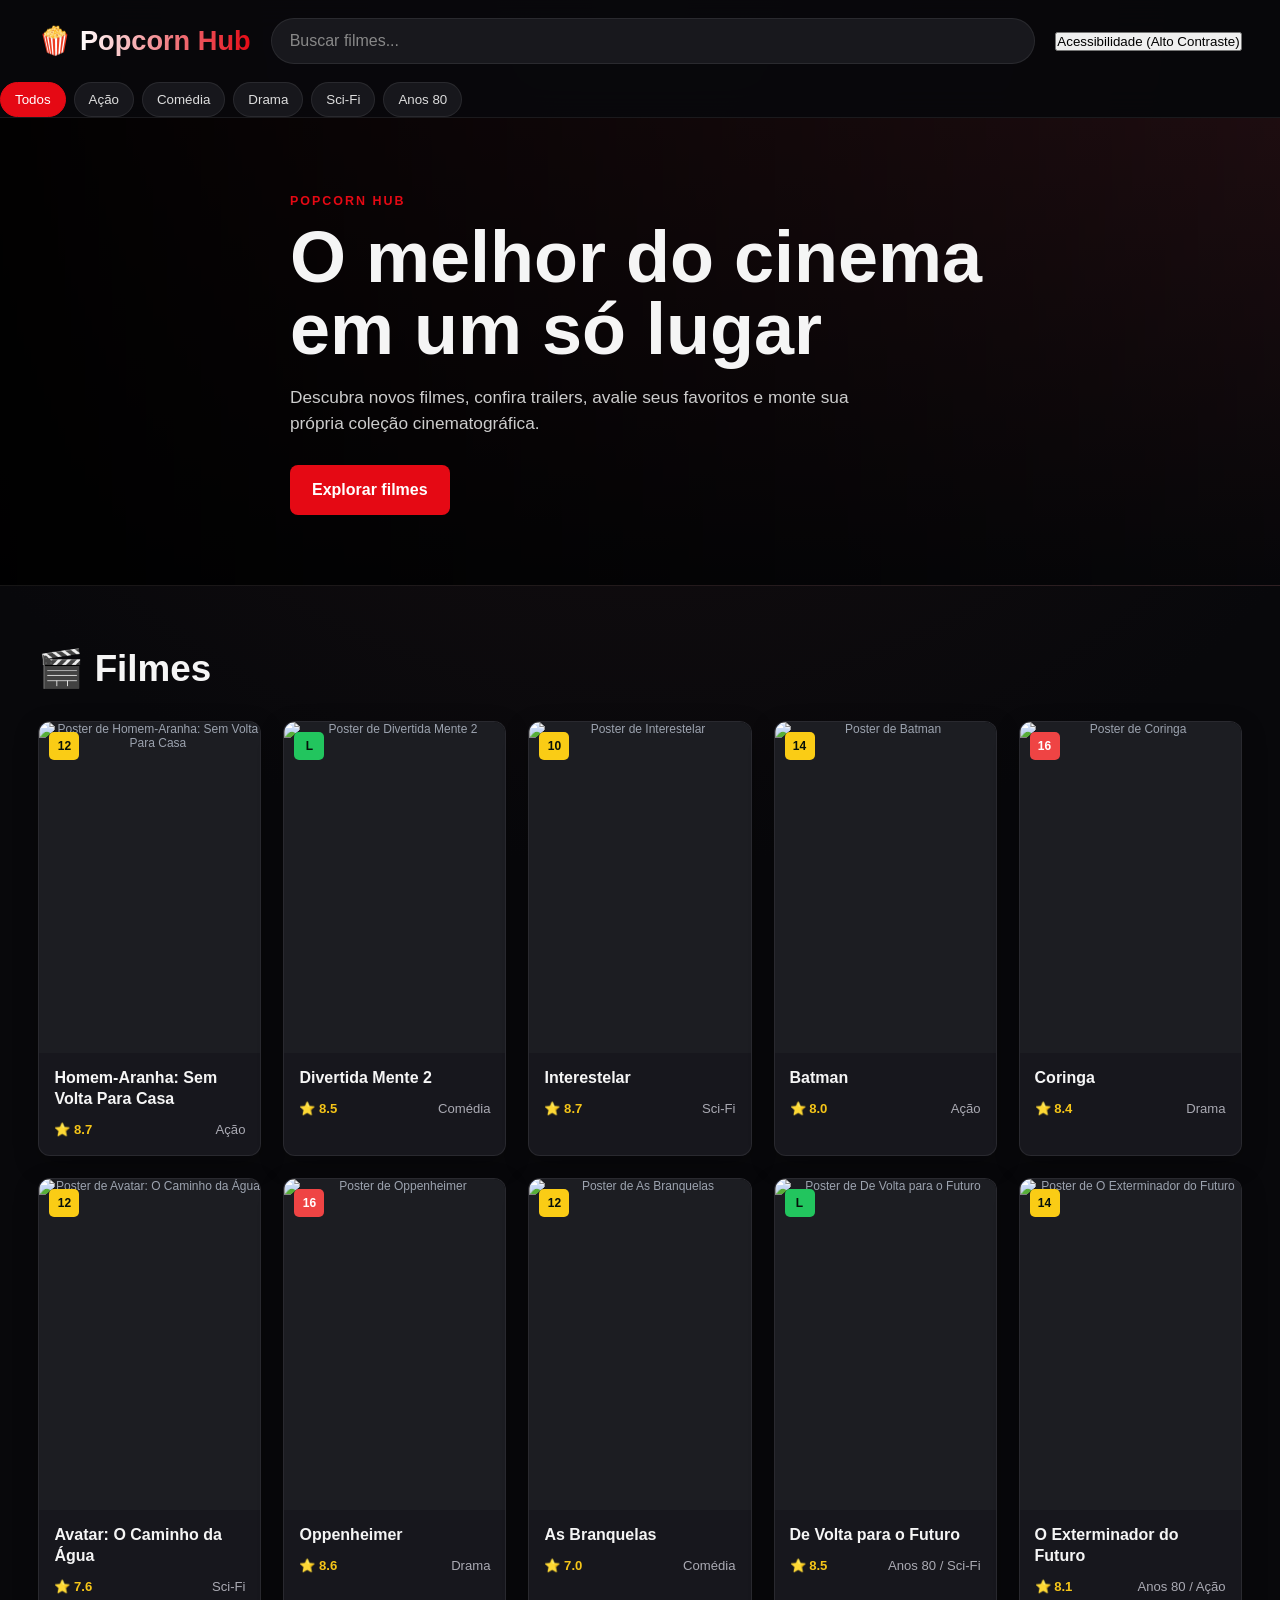
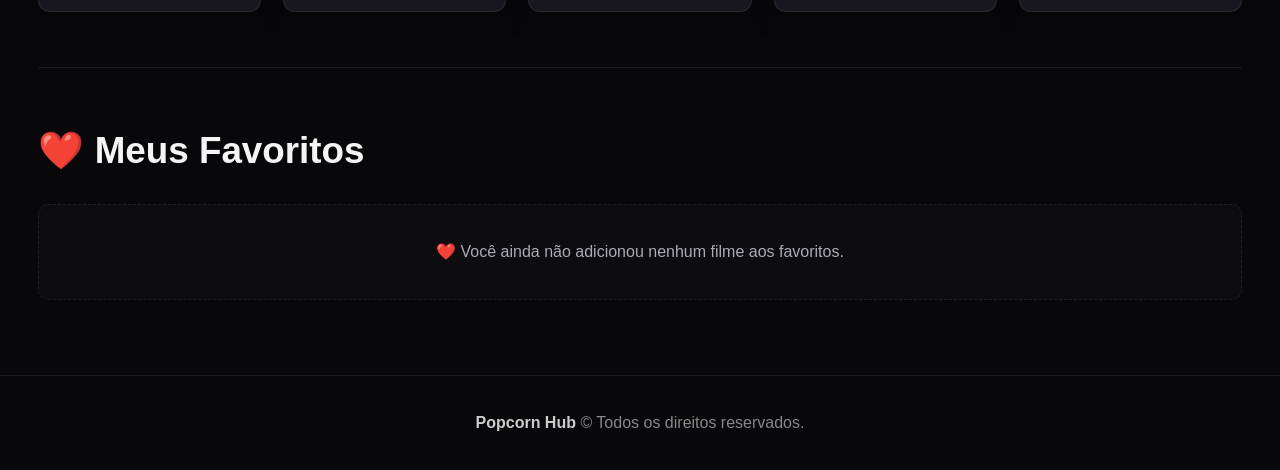
==== index.html @ 0631f907 "Lua roblox nao da futuro colocando poltronas e assentos" ====
<!DOCTYPE html>
<html lang="pt-BR">
<head>
    <meta charset="UTF-8">
    <meta name="viewport" content="width=device-width, initial-scale=1.0">
    <title>Popcorn Hub</title>
    <link rel="stylesheet" href="style.css">
</head>
<body>

    <header class="site-header">
        <div class="header-content">
            <a href="#" class="logo">🍿 <span>Popcorn Hub</span></a>

            <form class="search-form" onsubmit="event.preventDefault();">
                <input type="text" id="movie-search" placeholder="Buscar filmes...">
            </form>

            <button id="btn-contraste" aria-label="Alternar Alto Contraste">
                Acessibilidade (Alto Contraste)
            </button>
        </div>

        <!-- Filtros por Categoria -->
        <div class="genre-filters">
            <button class="genre-btn active" data-genre="all">Todos</button>
            <button class="genre-btn" data-genre="action">Ação</button>
            <button class="genre-btn" data-genre="comedy">Comédia</button>
            <button class="genre-btn" data-genre="drama">Drama</button>
            <button class="genre-btn" data-genre="sci-fi">Sci-Fi</button>
            <button class="genre-btn" data-genre="anos80">Anos 80</button>
        </div>
    </header>

    <section class="hero-banner">
        <div class="hero-content">
            <span class="hero-badge">POPCORN HUB</span>
            <h2>O melhor do cinema em um só lugar</h2>
            <p>Descubra novos filmes, confira trailers, avalie seus favoritos e monte sua própria coleção cinematográfica.</p>
            <a href="#catalogo" class="hero-btn">Explorar filmes</a>
        </div>
    </section>

    <main id="catalogo">
        <section class="movies-section">
            <div class="section-header">
                <h2>🎬 Filmes</h2>
            </div>
            <div id="movie-grid" class="movie-grid"></div>
        </section>

        <section class="favorites-section">
            <div class="section-header">
                <h2>❤️ Meus Favoritos</h2>
            </div>
            <p id="empty-favorites" class="empty-message">❤️ Você ainda não adicionou nenhum filme aos favoritos.</p>
            <div id="favorites-grid" class="movie-grid"></div>
        </section>
    </main>

    <!-- Modal de Detalhes e Compra de Ingressos -->
    <div id="movie-modal" class="modal" aria-hidden="true">
        <div class="modal-overlay" onclick="fecharModal()"></div>
        <div class="modal-content">
            <button class="modal-close" onclick="fecharModal()">&times;</button>
            
            <div class="trailer-container">
                <iframe id="movie-trailer" src="" allow="autoplay; encrypted-media" allowfullscreen></iframe>
            </div>

            <div class="movie-details">
                <div class="movie-info">
                    <h2 id="modal-title"></h2>
                    <div class="movie-meta">
                        <span id="modal-rating"></span>
                        <span id="modal-age-rating"></span>
                    </div>
                    <p id="modal-synopsis"></p>
                </div>

                <div class="movie-actions">
                    <button id="favorite-btn" class="action-btn">Favorito</button>
                    <button id="watched-btn" class="action-btn">Visto</button>
                    <button id="like-btn" class="action-btn">Gostei</button>
                    <button id="dislike-btn" class="action-btn">Não Gostei</button>
                </div>

                <!-- SEÇÃO DE INGRESSOS E ASSENTOS (NOVA IMPLEMENTAÇÃO) -->
                <hr class="modal-divider">
                <div class="sessao-container">
                    <h3>🎟️ Comprar Ingresso - Sessões de Setembro / 2026</h3>
                    
                    <!-- Seleção de Datas -->
                    <p class="sessao-label">Selecione a Data:</p>
                    <div class="dias-list">
                        <button class="btn-dia active" data-data="02/09/2026">Qua - 02/09</button>
                        <button class="btn-dia" data-data="05/09/2026">Sáb - 05/09</button>
                        <button class="btn-dia" data-data="10/09/2026">Qui - 10/09</button>
                        <button class="btn-dia" data-data="15/09/2026">Ter - 15/09</button>
                        <button class="btn-dia" data-data="20/09/2026">Dom - 20/09</button>
                        <button class="btn-dia" data-data="25/09/2026">Sex - 25/09</button>
                    </div>

                    <!-- Seleção de Horários -->
                    <p class="sessao-label">Selecione o Horário:</p>
                    <div id="horarios-container" class="horarios-list"></div>

                    <!-- Legenda de Assentos -->
                    <ul class="assentos-legenda">
                        <li><span class="exemplo-assento livre"></span> Livre</li>
                        <li><span class="exemplo-assento selecionado"></span> Selecionado</li>
                        <li><span class="exemplo-assento ocupado"></span> Ocupado</li>
                    </ul>

                    <!-- Tela do Cinema -->
                    <div class="cinema-screen">TELA DO CINEMA</div>

                    <!-- Mapa de Assentos Interativo -->
                    <div id="assentos-grid" class="assentos-grid"></div>

                    <!-- Resumo e Confirmação -->
                    <div class="resumo-reserva">
                        <p>Sessão: <strong id="sessao-selecionada-texto">02/09/2026 às 13:00</strong></p>
                        <p>Assentos Selecionados: <strong id="assentos-qtd">0</strong></p>
                        <p class="preco-destaque">Total: R$ <span id="preco-total">0,00</span></p>
                        <button id="btn-confirmar" class="btn-confirmar" disabled onclick="confirmarReserva()">Confirmar Reserva</button>
                    </div>
                </div>
            </div>
        </div>
    </div>

    <footer class="site-footer">
        <p><strong>Popcorn Hub</strong> &copy; Todos os direitos reservados.</p>
    </footer>

    <!-- Widget VLibras -->
    <div vw class="enabled">
        <div vw-access-button class="active"></div>
        <div vw-plugin-wrapper>
            <div class="vw-plugin-top-wrapper"></div>
        </div>
    </div>
    <script src="https://vlibras.gov.br/app/vlibras-plugin.js"></script>
    <script>
        new window.VLibras.Widget('https://vlibras.gov.br/app');
    </script>

    <script src="script.js"></script>
</body>
</html>
---- style.css ----
/* =========================================================
   POPCORN HUB — STYLE.CSS
   ========================================================= */

* {
    margin: 0;
    padding: 0;
    box-sizing: border-box;
}

:root {
    --bg: #08080b;
    --bg-soft: #111116;
    --card: #17171d;
    --card-hover: #202027;
    --text: #f5f5f5;
    --muted: #aaaab3;
    --red: #e50914;
    --red-dark: #a80710;
    --gold: #f5c518;
    --green: #22c55e;
    --yellow: #facc15;
    --border: rgba(255, 255, 255, 0.08);
    --shadow: 0 15px 40px rgba(0, 0, 0, 0.45);
}

html {
    scroll-behavior: smooth;
}

body {
    min-height: 100vh;
    background:
        radial-gradient(
            circle at top,
            #1b1113 0,
            var(--bg) 40%
        );
    color: var(--text);
    font-family:
        Arial,
        Helvetica,
        sans-serif;
    line-height: 1.5;
}

/* =========================================================
   ACESSIBILIDADE
   ========================================================= */

.sr-only {
    position: absolute;
    width: 1px;
    height: 1px;
    padding: 0;
    margin: -1px;
    overflow: hidden;
    clip: rect(0, 0, 0, 0);
    white-space: nowrap;
    border: 0;
}

/* =========================================================
   HEADER
   ========================================================= */

.site-header {
    position: sticky;
    top: 0;
    z-index: 1000;
    background: rgba(8, 8, 11, 0.94);
    border-bottom: 1px solid var(--border);
    backdrop-filter: blur(15px);
}

.header-content {
    width: min(1400px, 94%);
    margin: auto;
    padding: 18px 0;
    display: flex;
    align-items: center;
    gap: 20px;
    flex-wrap: wrap;
}

.logo {
    color: var(--text);
    text-decoration: none;
    font-size: 1.7rem;
    font-weight: 900;
    white-space: nowrap;
}

.logo span {
    background: linear-gradient(
        90deg,
        #fff,
        #e50914
    );
    -webkit-background-clip: text;
    background-clip: text;
    color: transparent;
}

/* =========================================================
   BUSCA
   ========================================================= */

.search-form {
    flex: 1 1 260px;
}

.search-form input {
    width: 100%;
    padding: 13px 18px;
    border: 1px solid var(--border);
    border-radius: 999px;
    outline: none;
    background: #18181d;
    color: white;
    font-size: 1rem;
    transition: 0.25s ease;
}

.search-form input::placeholder {
    color: #888;
}

.search-form input:focus {
    border-color: var(--red);
    box-shadow:
        0 0 0 3px rgba(229, 9, 20, 0.12);
}

/* =========================================================
   FILTROS
   ========================================================= */

.genre-filters {
    display: flex;
    gap: 8px;
    flex-wrap: wrap;
}

.genre-btn {
    border: 1px solid var(--border);
    background: #17171c;
    color: #ddd;
    padding: 9px 14px;
    border-radius: 999px;
    cursor: pointer;
    transition: 0.2s ease;
}

.genre-btn:hover {
    border-color: var(--red);
    color: white;
}

.genre-btn.active {
    background: var(--red);
    border-color: var(--red);
    color: white;
}

/* =========================================================
   HERO
   ========================================================= */

.hero-banner {
    min-height: 430px;
    display: flex;
    align-items: center;
    background:
        linear-gradient(
            90deg,
            rgba(0, 0, 0, 0.95),
            rgba(0, 0, 0, 0.58),
            rgba(0, 0, 0, 0.2)
        ),
        linear-gradient(
            180deg,
            #251014,
            #08080b
        );
    border-bottom: 1px solid var(--border);
}

.hero-content {
    width: min(1400px, 94%);
    margin: auto;
    padding: 70px 0;
    max-width: 700px;
}

.hero-badge,
.section-kicker {
    display: inline-block;
    color: var(--red);
    font-size: 0.78rem;
    font-weight: 800;
    letter-spacing: 2px;
    margin-bottom: 10px;
}

.hero-content h2 {
    font-size: clamp(2.2rem, 6vw, 4.5rem);
    line-height: 1;
    margin-bottom: 20px;
}

.hero-content p {
    color: #ccc;
    max-width: 600px;
    font-size: 1.08rem;
    margin-bottom: 28px;
}

.hero-btn {
    display: inline-block;
    background: var(--red);
    color: white;
    text-decoration: none;
    padding: 13px 22px;
    border-radius: 8px;
    font-weight: 800;
    transition: 0.25s ease;
}

.hero-btn:hover {
    background: #ff1823;
    transform: translateY(-2px);
    box-shadow:
        0 10px 25px rgba(229, 9, 20, 0.3);
}

/* =========================================================
   MAIN
   ========================================================= */

main {
    width: min(1400px, 94%);
    margin: auto;
}

.movies-section,
.favorites-section {
    padding: 55px 0;
}

.section-header {
    display: flex;
    justify-content: space-between;
    align-items: center;
    margin-bottom: 25px;
}

.section-header h2 {
    font-size: clamp(1.6rem, 4vw, 2.3rem);
}

/* =========================================================
   GRID
   ========================================================= */

.movie-grid {
    display: grid;
    grid-template-columns:
        repeat(auto-fill, minmax(190px, 1fr));
    gap: 22px;
}

/* =========================================================
   CARD
   ========================================================= */

.movie-card {
    position: relative;
    min-width: 0;
    overflow: hidden;
    background: var(--card);
    border: 1px solid var(--border);
    border-radius: 12px;
    box-shadow: 0 8px 25px rgba(0, 0, 0, 0.25);
    animation: cardIn 0.45s ease both;
    transition:
        transform 0.25s ease,
        box-shadow 0.25s ease,
        border-color 0.25s ease;
}

.movie-card:hover {
    transform: translateY(-7px) scale(1.015);
    box-shadow: var(--shadow);
    border-color: rgba(229, 9, 20, 0.5);
}

@keyframes cardIn {
    from {
        opacity: 0;
        transform: translateY(15px);
    }

    to {
        opacity: 1;
        transform: translateY(0);
    }
}

/* =========================================================
   POSTER
   ========================================================= */

.movie-poster {
    position: relative;
    aspect-ratio: 2 / 3;
    overflow: hidden;
    background: #101014;
}

.movie-poster img {
    width: 100%;
    height: 100%;
    display: block;
    object-fit: cover;
    background-color: #1c1d22;
    transition: transform 0.5s ease;
    
    /* Regras para conter o texto alt caso a imagem falhe */
    color: #9ca3af;
    font-size: 0.75rem;
    text-align: center;
    line-height: 1.2;
    overflow: hidden;
}

.movie-card:hover .movie-poster img {
    transform: scale(1.07);
}

/* =========================================================
   OVERLAY
   ========================================================= */

.movie-overlay {
    position: absolute;
    inset: 0;
    display: flex;
    flex-direction: column;
    justify-content: flex-end;
    align-items: stretch;
    gap: 12px;
    padding: 15px;
    background:
        linear-gradient(
            transparent 30%,
            rgba(0, 0, 0, 0.92)
        );
    opacity: 0;
    transition: opacity 0.25s ease;
}

.movie-card:hover .movie-overlay {
    opacity: 1;
}

.movie-genre {
    align-self: flex-start;
    padding: 5px 9px;
    background: rgba(0, 0, 0, 0.7);
    border-radius: 5px;
    font-size: 0.75rem;
    color: white;
}

.details-btn {
    border: 0;
    border-radius: 7px;
    padding: 11px;
    background: var(--red);
    color: white;
    cursor: pointer;
    font-weight: 800;
    transition: 0.2s ease;
}

.details-btn:hover {
    background: #ff1721;
}

/* =========================================================
   FAVORITO DO CARD
   ========================================================= */

.card-favorite {
    position: absolute;
    top: 10px;
    right: 10px;
    width: 40px;
    height: 40px;
    display: grid;
    place-items: center;
    border: 0;
    border-radius: 50%;
    background: rgba(0, 0, 0, 0.7);
    color: white;
    cursor: pointer;
    transition: 0.2s ease;
}

.card-favorite:hover {
    transform: scale(1.1);
    color: #ff3340;
}

.card-favorite.active {
    color: #ff1e2d;
}

.card-favorite svg {
    width: 21px;
    height: 21px;
    fill: currentColor;
}

/* =========================================================
   INFORMAÇÕES DO CARD
   ========================================================= */

.movie-card-content {
    padding: 15px;
}

.movie-card-content h3 {
    font-size: 1rem;
    line-height: 1.3;
    margin-bottom: 10px;
}

.movie-card-meta {
    display: flex;
    justify-content: space-between;
    gap: 8px;
    color: var(--muted);
    font-size: 0.82rem;
}

.movie-rating {
    color: var(--gold);
    font-weight: 800;
}

/* =========================================================
   BADGES
   ========================================================= */

.age-badge {
    position: absolute;
    top: 10px;
    left: 10px;
    min-width: 30px;
    text-align: center;
    padding: 5px 8px;
    border-radius: 5px;
    background: var(--green);
    color: #06100a;
    font-size: 0.75rem;
    font-weight: 900;
}

.age-10,
.age-12,
.age-14 {
    background: var(--yellow);
}

.age-16,
.age-18 {
    background: #ef4444;
    color: white;
}

.watched-badge {
    position: absolute;
    bottom: 10px;
    left: 10px;
    padding: 5px 8px;
    border-radius: 5px;
    background: var(--green);
    color: #06100a;
    font-size: 0.75rem;
    font-weight: 900;
}

/* =========================================================
   FAVORITOS
   ========================================================= */

.favorites-section {
    border-top: 1px solid var(--border);
}

.empty-message {
    padding: 35px 20px;
    text-align: center;
    color: var(--muted);
    background: rgba(255, 255, 255, 0.025);
    border: 1px dashed var(--border);
    border-radius: 10px;
}

/* =========================================================
   MODAL
   ========================================================= */

.modal {
    position: fixed;
    inset: 0;
    z-index: 2000;
    display: none;
    align-items: center;
    justify-content: center;
    padding: 20px;
}

.modal.active {
    display: flex;
}

.modal-overlay {
    position: absolute;
    inset: 0;
    background: rgba(0, 0, 0, 0.82);
    backdrop-filter: blur(7px);
}

.modal-content {
    position: relative;
    z-index: 2;
    width: min(950px, 100%);
    max-height: 92vh;
    overflow-y: auto;
    background: #111116;
    border: 1px solid var(--border);
    border-radius: 15px;
    box-shadow: 0 25px 80px rgba(0, 0, 0, 0.7);
    animation: modalIn 0.25s ease;
}

@keyframes modalIn {
    from {
        opacity: 0;
        transform: scale(0.96) translateY(10px);
    }

    to {
        opacity: 1;
        transform: scale(1) translateY(0);
    }
}

.modal-close {
    position: absolute;
    top: 12px;
    right: 12px;
    z-index: 5;
    width: 42px;
    height: 42px;
    border: 0;
    border-radius: 50%;
    background: rgba(0, 0, 0, 0.75);
    color: white;
    font-size: 1.7rem;
    line-height: 1;
    cursor: pointer;
    transition: 0.2s ease;
}

.modal-close:hover {
    background: var(--red);
    transform: rotate(90deg);
}

/* =========================================================
   TRAILER
   ========================================================= */

.trailer-container {
    width: 100%;
    aspect-ratio: 16 / 9;
    background: black;
}

.trailer-container iframe {
    width: 100%;
    height: 100%;
    border: 0;
}

/* =========================================================
   DETALHES
   ========================================================= */

.movie-details {
    display: flex;
    gap: 30px;
    padding: 28px;
}

.movie-info {
    flex: 1;
}

.movie-info h2 {
    font-size: clamp(1.6rem, 4vw, 2.5rem);
    margin-bottom: 12px;
}

.movie-info p {
    color: #c4c4ca;
    line-height: 1.7;
}

.movie-meta {
    display: flex;
    gap: 12px;
    flex-wrap: wrap;
    margin-bottom: 18px;
}

.movie-meta span {
    padding: 7px 10px;
    border-radius: 6px;
    background: #1c1c23;
    color: #ddd;
    font-size: 0.85rem;
}

/* =========================================================
   AÇÕES
   ========================================================= */

.movie-actions {
    display: flex;
    align-items: center;
    gap: 8px;
    flex-wrap: wrap;
}

.action-btn {
    min-width: 90px;
    display: flex;
    flex-direction: column;
    align-items: center;
    justify-content: center;
    gap: 5px;
    padding: 10px;
    border: 1px solid var(--border);
    border-radius: 99px;
    background: #19191f;
    color: #ddd;
    cursor: pointer;
    transition: 0.2s ease;
}

.action-btn:hover {
    transform: translateY(-2px);
    border-color: #777;
}

.action-btn svg {
    width: 23px;
    height: 23px;
}

#favorite-btn.active {
    color: #ff1e2d;
    border-color: #ff1e2d;
}

#like-btn.active {
    color: var(--green);
    border-color: var(--green);
}

#dislike-btn.active {
    color: #ef4444;
    border-color: #ef4444;
}

#watched-btn.active {
    color: var(--green);
    border-color: var(--green);
}

/* =========================================================
   FOOTER
   ========================================================= */

.site-footer {
    padding: 35px 20px;
    margin-top: 20px;
    border-top: 1px solid var(--border);
    text-align: center;
    color: #888;
}

.site-footer strong {
    color: #ccc;
}

/* =========================================================
   TABLET
   ========================================================= */

@media (max-width: 800px) {

    .header-content {
        justify-content: center;
    }

    .logo {
        width: 100%;
        text-align: center;
    }

    .search-form {
        flex-basis: 100%;
    }

    .genre-filters {
        width: 100%;
        justify-content: center;
    }

    .hero-banner {
        min-height: 360px;
    }

    .movie-grid {
        grid-template-columns:
            repeat(auto-fill, minmax(160px, 1fr));
        gap: 15px;
    }

    .movie-details {
        flex-direction: column;
    }

    .movie-actions {
        justify-content: center;
    }
}

/* =========================================================
   CELULAR
   ========================================================= */

@media (max-width: 520px) {

    .header-content {
        padding: 12px 0;
        gap: 12px;
    }

    .logo {
        font-size: 1.35rem;
    }

    .genre-filters {
        overflow-x: auto;
        justify-content: flex-start;
        flex-wrap: nowrap;
        padding-bottom: 4px;
    }

    .genre-btn {
        flex-shrink: 0;
        padding: 8px 12px;
    }

    .hero-banner {
        min-height: 330px;
    }

    .hero-content {
        padding: 50px 0;
    }

    .hero-content h2 {
        font-size: 2.2rem;
    }

    .hero-content p {
        font-size: 0.95rem;
    }

    main {
        width: 92%;
    }

    .movies-section,
    .favorites-section {
        padding: 35px 0;
    }

    .movie-grid {
        grid-template-columns:
            repeat(2, minmax(0, 1fr));
        gap: 12px;
    }

    .movie-card:hover {
        transform: translateY(-3px);
    }

    .movie-overlay {
        opacity: 1;
        background:
            linear-gradient(
                transparent 45%,
                rgba(0, 0, 0, 0.8)
            );
    }

    .details-btn {
        padding: 8px;
        font-size: 0.75rem;
    }

    .movie-card-content {
        padding: 10px;
    }

    .movie-card-content h3 {
        font-size: 0.85rem;
    }

    .movie-card-meta {
        font-size: 0.72rem;
    }

    .modal {
        padding: 8px;
    }

    .modal-content {
        max-height: 96vh;
        border-radius: 10px;
    }

    .movie-details {
        padding: 18px;
        gap: 20px;
    }

    .movie-actions {
        display: grid;
        grid-template-columns:
            repeat(2, 1fr);
    }

    .action-btn {
        width: 100%;
    }

    .modal-close {
        width: 36px;
        height: 36px;
        font-size: 1.4rem;
    }
}

/* =========================================================
   TELAS MUITO PEQUENAS
   ========================================================= */

@media (max-width: 350px) {

    .movie-grid {
        grid-template-columns: 1fr 1fr;
        gap: 8px;
    }

    .movie-card-content h3 {
        font-size: 0.78rem;
    }

    .movie-card-meta {
        flex-direction: column;
        gap: 2px;
    }
}

/* =========================================================
   REDUÇÃO DE ANIMAÇÕES
   ========================================================= */

@media (prefers-reduced-motion: reduce) {

    *,
    *::before,
    *::after {
        scroll-behavior: auto !important;
        animation-duration: 0.01ms !important;
        transition-duration: 0.01ms !important;
    }
}
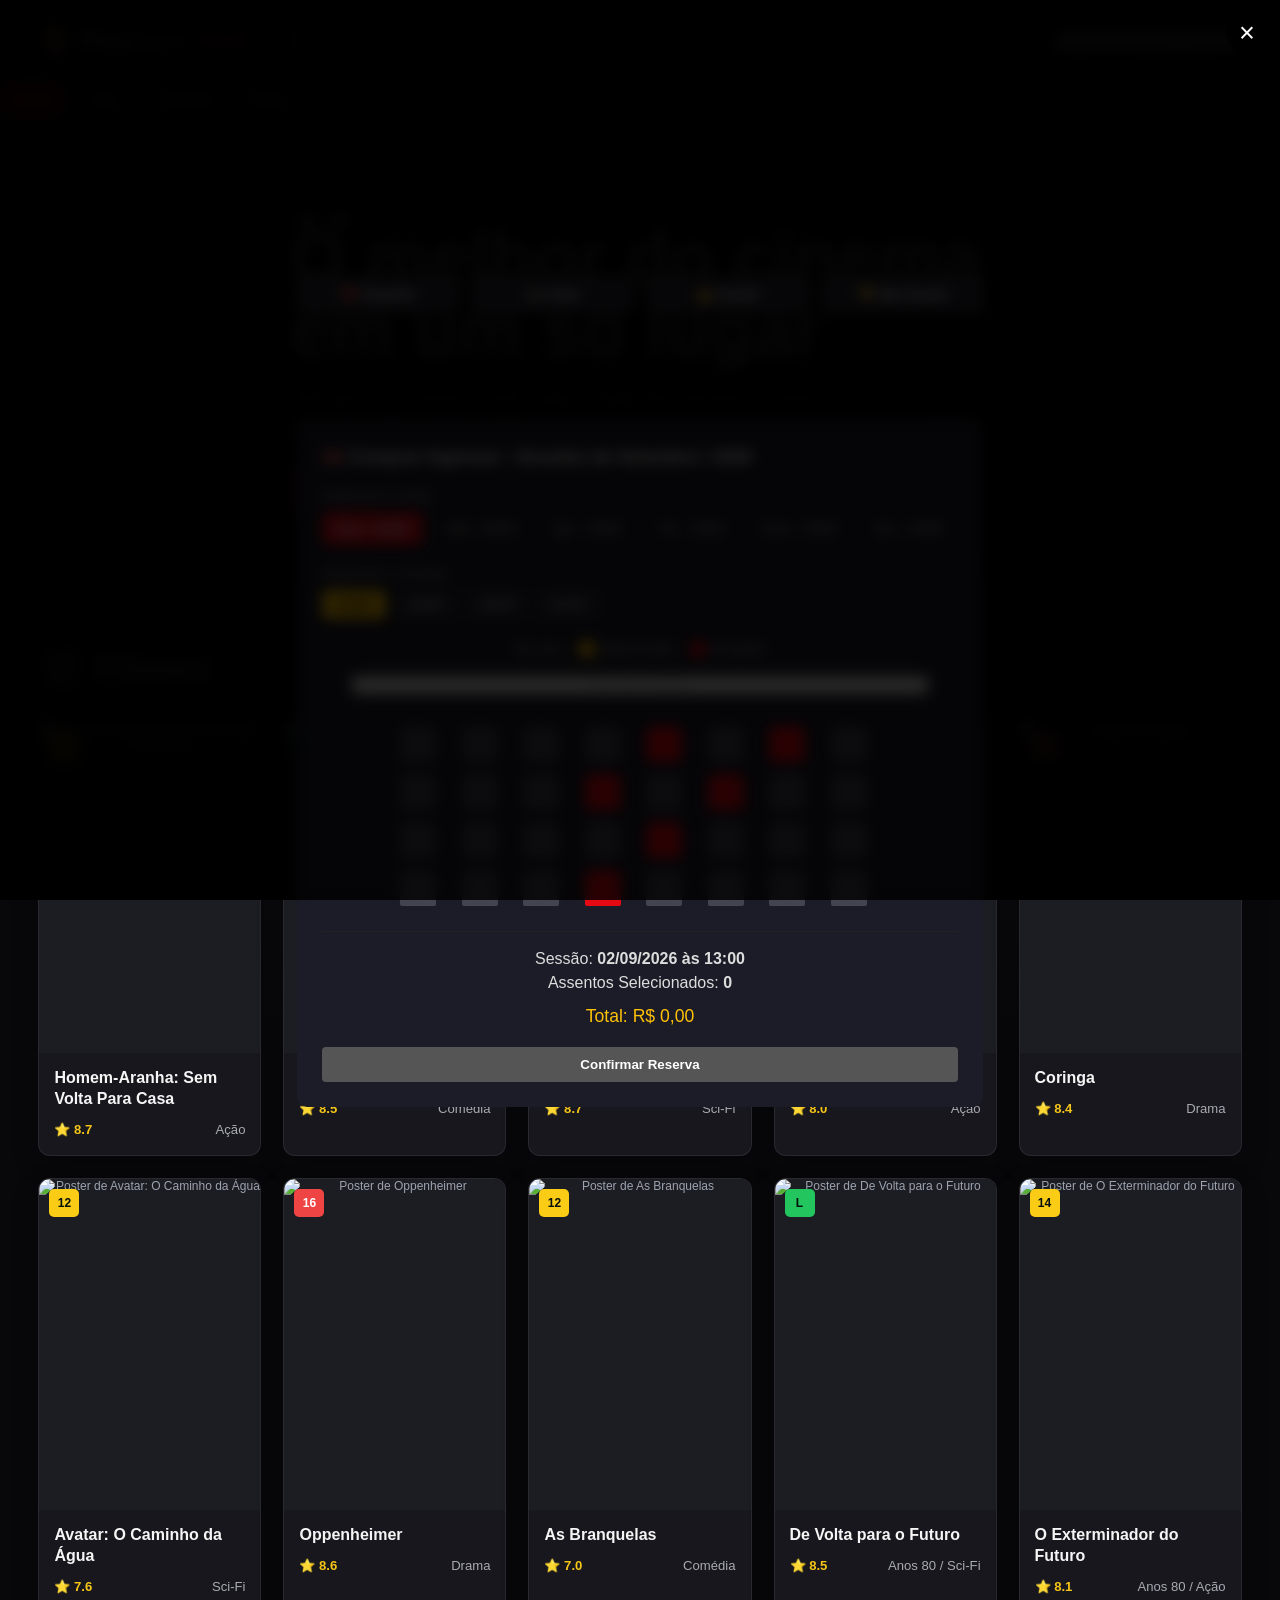
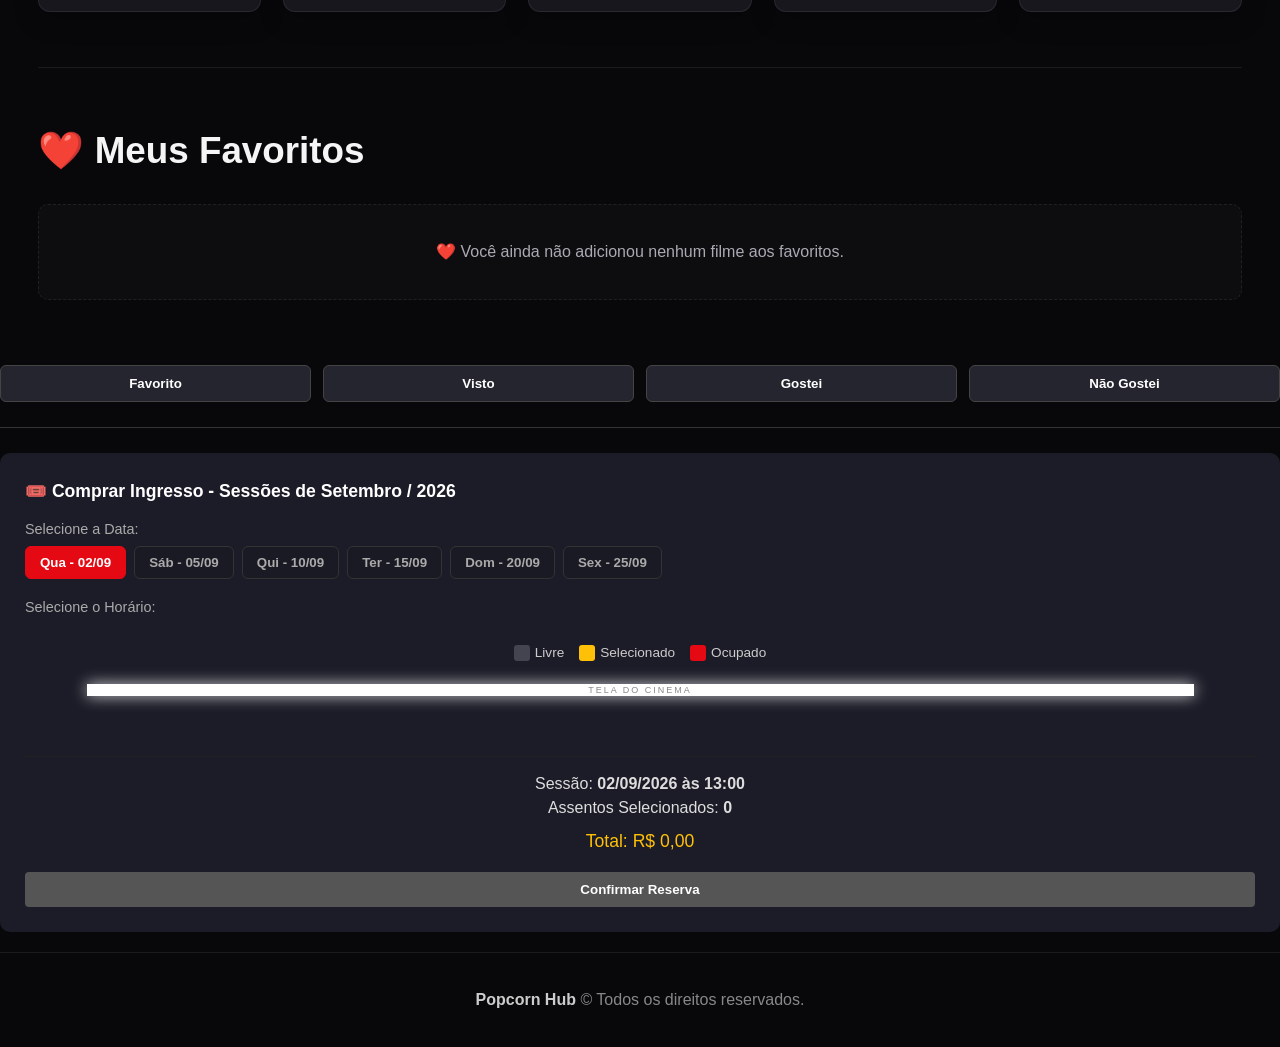
==== commit 994e2d93: "arrumando tamanho de informações" ====
--- a/index.html
+++ b/index.html
@@ -59,25 +59,76 @@
     </main>
 
     <!-- Modal de Detalhes e Compra de Ingressos -->
-    <div id="movie-modal" class="modal" aria-hidden="true">
-        <div class="modal-overlay" onclick="fecharModal()"></div>
-        <div class="modal-content">
-            <button class="modal-close" onclick="fecharModal()">&times;</button>
-            
-            <div class="trailer-container">
-                <iframe id="movie-trailer" src="" allow="autoplay; encrypted-media" allowfullscreen></iframe>
-            </div>
-
-            <div class="movie-details">
-                <div class="movie-info">
-                    <h2 id="modal-title"></h2>
-                    <div class="movie-meta">
-                        <span id="modal-rating"></span>
-                        <span id="modal-age-rating"></span>
-                    </div>
-                    <p id="modal-synopsis"></p>
-                </div>
-
+    <!-- Modal de Detalhes e Compra de Ingressos -->
+<div id="movie-modal" class="modal" aria-hidden="true">
+    <div class="modal-overlay" onclick="fecharModal()"></div>
+    
+    <div class="modal-container">
+        <button class="modal-close" onclick="fecharModal()">&times;</button>
+        
+        <!-- Trailer Ampliado -->
+        <div class="trailer-container">
+            <iframe id="movie-trailer" src="" allow="autoplay; encrypted-media" allowfullscreen></iframe>
+        </div>
+
+        <div class="movie-details">
+            <!-- Informações Básicas -->
+            <div class="movie-info">
+                <h2 id="modal-title"></h2>
+                <div class="movie-meta">
+                    <span id="modal-rating"></span>
+                    <span id="modal-age-rating"></span>
+                </div>
+                <p id="modal-synopsis"></p>
+            </div>
+
+            <!-- Botões de Ação Em Linha -->
+            <div class="movie-actions">
+                <button id="favorite-btn" class="action-btn">❤️ Favorito</button>
+                <button id="watched-btn" class="action-btn">👁️ Visto</button>
+                <button id="like-btn" class="action-btn">👍 Gostei</button>
+                <button id="dislike-btn" class="action-btn">👎 Não Gostei</button>
+            </div>
+
+            <hr class="modal-divider">
+
+            <!-- Seção de Sessões e Assentos -->
+            <div class="sessao-container">
+                <h3>🎟️ Comprar Ingresso - Sessões de Setembro / 2026</h3>
+                
+                <p class="sessao-label">Selecione a Data:</p>
+                <div class="dias-list">
+                    <button class="btn-dia active" data-data="02/09/2026">Qua - 02/09</button>
+                    <button class="btn-dia" data-data="05/09/2026">Sáb - 05/09</button>
+                    <button class="btn-dia" data-data="10/09/2026">Qui - 10/09</button>
+                    <button class="btn-dia" data-data="15/09/2026">Ter - 15/09</button>
+                    <button class="btn-dia" data-data="20/09/2026">Dom - 20/09</button>
+                    <button class="btn-dia" data-data="25/09/2026">Sex - 25/09</button>
+                </div>
+
+                <p class="sessao-label">Selecione o Horário:</p>
+                <div id="horarios-container" class="horarios-list"></div>
+
+                <ul class="assentos-legenda">
+                    <li><span class="exemplo-assento livre"></span> Livre</li>
+                    <li><span class="exemplo-assento selecionado"></span> Selecionado</li>
+                    <li><span class="exemplo-assento ocupado"></span> Ocupado</li>
+                </ul>
+
+                <div class="cinema-screen">TELA DO CINEMA</div>
+
+                <div id="assentos-grid" class="assentos-grid"></div>
+
+                <div class="resumo-reserva">
+                    <p>Sessão: <strong id="sessao-selecionada-texto">02/09/2026 às 13:00</strong></p>
+                    <p>Assentos Selecionados: <strong id="assentos-qtd">0</strong></p>
+                    <p class="preco-destaque">Total: R$ <span id="preco-total">0,00</span></p>
+                    <button id="btn-confirmar" class="btn-confirmar" disabled onclick="confirmarReserva()">Confirmar Reserva</button>
+                </div>
+            </div>
+        </div>
+    </div>
+</div>
                 <div class="movie-actions">
                     <button id="favorite-btn" class="action-btn">Favorito</button>
                     <button id="watched-btn" class="action-btn">Visto</button>
--- a/style.css
+++ b/style.css
@@ -906,3 +906,341 @@
         transition-duration: 0.01ms !important;
     }
 }
+
+/* Divisor do Modal */
+.modal-divider {
+    border: 0;
+    height: 1px;
+    background: #333;
+    margin: 25px 0;
+}
+
+/* Container de Sessões */
+.sessao-container {
+    background: #121218;
+    padding: 20px;
+    border-radius: 8px;
+    margin-top: 15px;
+}
+
+.sessao-container h3 {
+    color: #fff;
+    margin-bottom: 15px;
+    font-size: 1.1rem;
+}
+
+.sessao-label {
+    color: #aaa;
+    font-size: 0.9rem;
+    margin: 10px 0 5px 0;
+}
+
+/* Lista de Dias de Setembro */
+.dias-list {
+    display: flex;
+    gap: 8px;
+    overflow-x: auto;
+    padding-bottom: 8px;
+    margin-bottom: 10px;
+}
+
+.btn-dia {
+    background: #1a1a24;
+    color: #aaa;
+    border: 1px solid #333;
+    padding: 8px 14px;
+    border-radius: 6px;
+    cursor: pointer;
+    white-space: nowrap;
+    font-weight: bold;
+    transition: all 0.2s;
+}
+
+.btn-dia:hover, .btn-dia.active {
+    background: #e50914;
+    color: #fff;
+    border-color: #e50914;
+}
+
+/* Lista de Horários */
+.horarios-list {
+    display: flex;
+    gap: 8px;
+    flex-wrap: wrap;
+    margin-bottom: 20px;
+}
+
+.btn-horario {
+    background: #2a2a36;
+    color: #fff;
+    border: 1px solid #444;
+    padding: 6px 14px;
+    border-radius: 4px;
+    cursor: pointer;
+    transition: all 0.2s;
+}
+
+.btn-horario:hover, .btn-horario.active {
+    background: #ffc107;
+    color: #000;
+    font-weight: bold;
+    border-color: #ffc107;
+}
+
+/* Legenda de Assentos */
+.assentos-legenda {
+    display: flex;
+    justify-content: center;
+    gap: 15px;
+    list-style: none;
+    padding: 0;
+    margin-bottom: 15px;
+    font-size: 0.85rem;
+    color: #ccc;
+}
+
+.assentos-legenda li {
+    display: flex;
+    align-items: center;
+    gap: 5px;
+}
+
+.exemplo-assento {
+    width: 16px;
+    height: 16px;
+    border-radius: 3px;
+    display: inline-block;
+}
+
+.exemplo-assento.livre { background-color: #444451; }
+.exemplo-assento.selecionado { background-color: #ffc107; }
+.exemplo-assento.ocupado { background-color: #e50914; }
+
+/* Tela do Cinema */
+.cinema-screen {
+    background: #ffffff;
+    height: 8px;
+    width: 70%;
+    margin: 10px auto 25px auto;
+    box-shadow: 0 3px 12px rgba(255, 255, 255, 0.7);
+    text-align: center;
+    color: #888;
+    font-size: 9px;
+    letter-spacing: 2px;
+}
+
+/* Grade de Assentos */
+.assentos-grid {
+    display: grid;
+    grid-template-columns: repeat(8, 1fr);
+    gap: 8px;
+    max-width: 280px;
+    margin: 0 auto 20px auto;
+}
+
+.assento {
+    background-color: #444451;
+    height: 24px;
+    width: 24px;
+    border-top-left-radius: 6px;
+    border-top-right-radius: 6px;
+    cursor: pointer;
+    transition: transform 0.2s, background-color 0.2s;
+}
+
+.assento:hover:not(.ocupado) {
+    transform: scale(1.15);
+}
+
+.assento.selecionado {
+    background-color: #ffc107;
+}
+
+.assento.ocupado {
+    background-color: #e50914;
+    cursor: not-allowed;
+}
+
+/* Resumo da Reserva */
+.resumo-reserva {
+    text-align: center;
+    border-top: 1px solid #222;
+    padding-top: 15px;
+    color: #ddd;
+}
+
+.preco-destaque {
+    font-size: 1.1rem;
+    color: #ffc107;
+    margin: 8px 0;
+}
+
+.btn-confirmar {
+    background: #e50914;
+    color: #fff;
+    border: none;
+    padding: 10px 20px;
+    font-weight: bold;
+    border-radius: 4px;
+    cursor: pointer;
+    width: 100%;
+    margin-top: 10px;
+    transition: background 0.2s;
+}
+
+.btn-confirmar:disabled {
+    background: #555;
+    cursor: not-allowed;
+}
+
+/* Container principal do modal em coluna única */
+.movie-details {
+    display: flex;
+    flex-direction: column;
+    gap: 15px;
+    padding: 10px 0;
+}
+
+/* Alinhamento dos botões em linha contínua */
+.movie-actions {
+    display: flex;
+    flex-wrap: wrap;
+    gap: 10px;
+    margin-top: 10px;
+}
+
+.action-btn {
+    flex: 1;
+    min-width: 110px;
+    padding: 10px 14px;
+    background: #252530;
+    color: #fff;
+    border: 1px solid #444;
+    border-radius: 6px;
+    cursor: pointer;
+    font-weight: bold;
+    transition: background 0.2s;
+}
+
+.action-btn:hover {
+    background: #e50914;
+    border-color: #e50914;
+}
+
+/* Modal com rolagem suave para conteúdo longo */
+.modal-content {
+    max-height: 90vh;
+    overflow-y: auto;
+    width: 100%;
+    max-width: 650px;
+    margin: 0 auto;
+}
+
+/* --- FIXAÇÃO DEFINITIVA DO MODAL EXPANDIDO --- */
+
+/* Fundo escuro atrás do modal */
+.modal {
+    position: fixed;
+    top: 0;
+    left: 0;
+    width: 100vw;
+    height: 100vh;
+    background: rgba(0, 0, 0, 0.85);
+    display: flex;
+    justify-content: center;
+    align-items: center;
+    z-index: 1000;
+    padding: 20px;
+    box-sizing: border-box;
+}
+
+/* A caixa do modal: Larga, moderna e bem preenchida */
+.modal-content {
+    background-color: #14141d;
+    width: 95% !important;
+    max-width: 1100px !important; /* Largura de tela de cinema */
+    max-height: 90vh !important;
+    overflow-y: auto !important;
+    overflow-x: hidden !important;
+    border-radius: 12px;
+    padding: 30px !important;
+    box-sizing: border-box;
+    box-shadow: 0 10px 30px rgba(0, 0, 0, 0.8);
+    position: relative;
+}
+
+/* Trailer expansivo em formato 16:9 widescreen */
+.trailer-container {
+    position: relative;
+    width: 100% !important;
+    padding-bottom: 56.25%; /* Proporção ideal de cinema */
+    height: 0;
+    margin-bottom: 25px;
+    border-radius: 8px;
+    overflow: hidden;
+    background: #000;
+}
+
+.trailer-container iframe {
+    position: absolute;
+    top: 0;
+    left: 0;
+    width: 100%;
+    height: 100%;
+    border: none;
+}
+
+/* Informações e textos bem distribuídos */
+.movie-details {
+    width: 100% !important;
+    display: flex;
+    flex-direction: column;
+    gap: 20px;
+}
+
+#modal-title {
+    font-size: 2.2rem !important;
+    color: #fff;
+    margin-bottom: 10px;
+}
+
+/* Botões de Ação ocupando toda a largura horizontal */
+.movie-actions {
+    display: grid !important;
+    grid-template-columns: repeat(auto-fit, minmax(130px, 1fr)) !important;
+    gap: 12px !important;
+    width: 100% !important;
+}
+
+/* Seção de ingressos expansiva */
+.sessao-container {
+    width: 100% !important;
+    background: #1c1c28;
+    padding: 25px;
+    border-radius: 10px;
+    box-sizing: border-box;
+}
+
+/* Grade de Assentos ampla e legível */
+.assentos-grid {
+    display: grid !important;
+    grid-template-columns: repeat(8, 1fr) !important;
+    gap: 12px !important;
+    max-width: 480px !important; /* Espaço amplo para os 8 assentos por fileira */
+    margin: 25px auto !important;
+}
+
+.assento {
+    height: 36px !important;
+    width: 36px !important;
+    border-radius: 6px 6px 2px 2px;
+}
+
+/* Tela do cinema destacada */
+.cinema-screen {
+    width: 90% !important;
+    height: 12px !important;
+    background: #fff;
+    box-shadow: 0 0 15px rgba(255, 255, 255, 0.8);
+    margin: 20px auto 35px auto !important;
+}
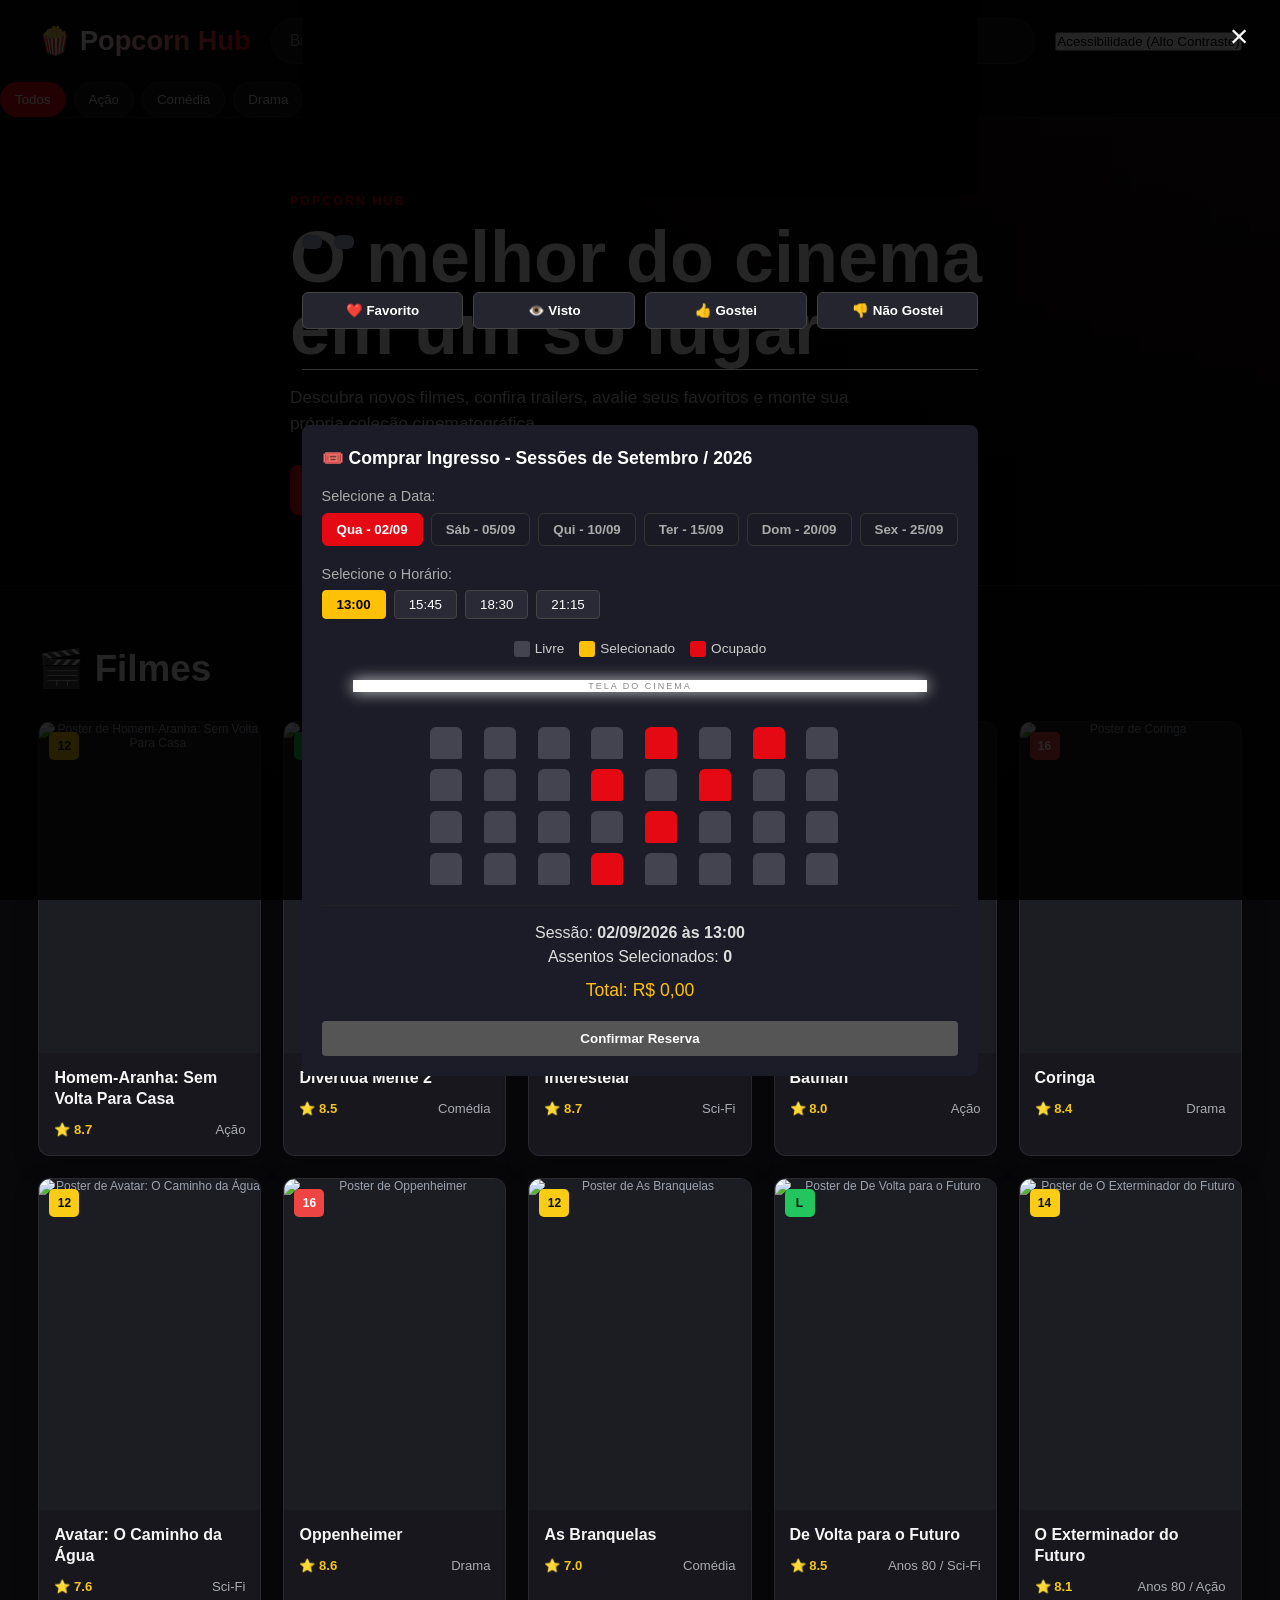
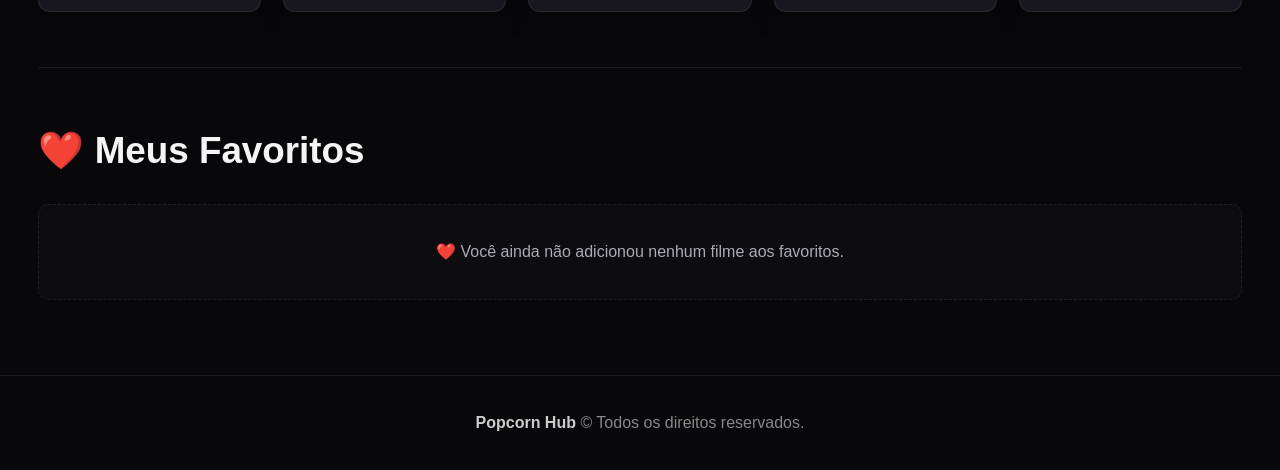
==== commit b02a641b: "tava com problema" ====
--- a/index.html
+++ b/index.html
@@ -58,90 +58,40 @@
         </section>
     </main>
 
-    <!-- Modal de Detalhes e Compra de Ingressos -->
-    <!-- Modal de Detalhes e Compra de Ingressos -->
-<div id="movie-modal" class="modal" aria-hidden="true">
-    <div class="modal-overlay" onclick="fecharModal()"></div>
-    
-    <div class="modal-container">
-        <button class="modal-close" onclick="fecharModal()">&times;</button>
-        
-        <!-- Trailer Ampliado -->
-        <div class="trailer-container">
-            <iframe id="movie-trailer" src="" allow="autoplay; encrypted-media" allowfullscreen></iframe>
-        </div>
-
-        <div class="movie-details">
-            <!-- Informações Básicas -->
-            <div class="movie-info">
-                <h2 id="modal-title"></h2>
-                <div class="movie-meta">
-                    <span id="modal-rating"></span>
-                    <span id="modal-age-rating"></span>
-                </div>
-                <p id="modal-synopsis"></p>
+    <!-- Modal Principal de Compra e Trailer -->
+    <div id="movie-modal" class="modal" aria-hidden="true">
+        <div class="modal-box">
+            <button class="modal-close" onclick="fecharModal()">&times;</button>
+            
+            <!-- Trailer Widescreen -->
+            <div class="trailer-container">
+                <iframe id="movie-trailer" src="" allow="autoplay; encrypted-media" allowfullscreen></iframe>
             </div>
 
-            <!-- Botões de Ação Em Linha -->
-            <div class="movie-actions">
-                <button id="favorite-btn" class="action-btn">❤️ Favorito</button>
-                <button id="watched-btn" class="action-btn">👁️ Visto</button>
-                <button id="like-btn" class="action-btn">👍 Gostei</button>
-                <button id="dislike-btn" class="action-btn">👎 Não Gostei</button>
-            </div>
-
-            <hr class="modal-divider">
-
-            <!-- Seção de Sessões e Assentos -->
-            <div class="sessao-container">
-                <h3>🎟️ Comprar Ingresso - Sessões de Setembro / 2026</h3>
-                
-                <p class="sessao-label">Selecione a Data:</p>
-                <div class="dias-list">
-                    <button class="btn-dia active" data-data="02/09/2026">Qua - 02/09</button>
-                    <button class="btn-dia" data-data="05/09/2026">Sáb - 05/09</button>
-                    <button class="btn-dia" data-data="10/09/2026">Qui - 10/09</button>
-                    <button class="btn-dia" data-data="15/09/2026">Ter - 15/09</button>
-                    <button class="btn-dia" data-data="20/09/2026">Dom - 20/09</button>
-                    <button class="btn-dia" data-data="25/09/2026">Sex - 25/09</button>
+            <!-- Informações e Ações -->
+            <div class="movie-details">
+                <div class="movie-info">
+                    <h2 id="modal-title"></h2>
+                    <div class="movie-meta">
+                        <span id="modal-rating"></span>
+                        <span id="modal-age-rating"></span>
+                    </div>
+                    <p id="modal-synopsis"></p>
                 </div>
 
-                <p class="sessao-label">Selecione o Horário:</p>
-                <div id="horarios-container" class="horarios-list"></div>
-
-                <ul class="assentos-legenda">
-                    <li><span class="exemplo-assento livre"></span> Livre</li>
-                    <li><span class="exemplo-assento selecionado"></span> Selecionado</li>
-                    <li><span class="exemplo-assento ocupado"></span> Ocupado</li>
-                </ul>
-
-                <div class="cinema-screen">TELA DO CINEMA</div>
-
-                <div id="assentos-grid" class="assentos-grid"></div>
-
-                <div class="resumo-reserva">
-                    <p>Sessão: <strong id="sessao-selecionada-texto">02/09/2026 às 13:00</strong></p>
-                    <p>Assentos Selecionados: <strong id="assentos-qtd">0</strong></p>
-                    <p class="preco-destaque">Total: R$ <span id="preco-total">0,00</span></p>
-                    <button id="btn-confirmar" class="btn-confirmar" disabled onclick="confirmarReserva()">Confirmar Reserva</button>
-                </div>
-            </div>
-        </div>
-    </div>
-</div>
                 <div class="movie-actions">
-                    <button id="favorite-btn" class="action-btn">Favorito</button>
-                    <button id="watched-btn" class="action-btn">Visto</button>
-                    <button id="like-btn" class="action-btn">Gostei</button>
-                    <button id="dislike-btn" class="action-btn">Não Gostei</button>
+                    <button id="favorite-btn" class="action-btn">❤️ Favorito</button>
+                    <button id="watched-btn" class="action-btn">👁️ Visto</button>
+                    <button id="like-btn" class="action-btn">👍 Gostei</button>
+                    <button id="dislike-btn" class="action-btn">👎 Não Gostei</button>
                 </div>
 
-                <!-- SEÇÃO DE INGRESSOS E ASSENTOS (NOVA IMPLEMENTAÇÃO) -->
                 <hr class="modal-divider">
+
+                <!-- Seção de Ingressos -->
                 <div class="sessao-container">
                     <h3>🎟️ Comprar Ingresso - Sessões de Setembro / 2026</h3>
                     
-                    <!-- Seleção de Datas -->
                     <p class="sessao-label">Selecione a Data:</p>
                     <div class="dias-list">
                         <button class="btn-dia active" data-data="02/09/2026">Qua - 02/09</button>
@@ -152,24 +102,19 @@
                         <button class="btn-dia" data-data="25/09/2026">Sex - 25/09</button>
                     </div>
 
-                    <!-- Seleção de Horários -->
                     <p class="sessao-label">Selecione o Horário:</p>
                     <div id="horarios-container" class="horarios-list"></div>
 
-                    <!-- Legenda de Assentos -->
                     <ul class="assentos-legenda">
                         <li><span class="exemplo-assento livre"></span> Livre</li>
                         <li><span class="exemplo-assento selecionado"></span> Selecionado</li>
                         <li><span class="exemplo-assento ocupado"></span> Ocupado</li>
                     </ul>
 
-                    <!-- Tela do Cinema -->
                     <div class="cinema-screen">TELA DO CINEMA</div>
 
-                    <!-- Mapa de Assentos Interativo -->
                     <div id="assentos-grid" class="assentos-grid"></div>
 
-                    <!-- Resumo e Confirmação -->
                     <div class="resumo-reserva">
                         <p>Sessão: <strong id="sessao-selecionada-texto">02/09/2026 às 13:00</strong></p>
                         <p>Assentos Selecionados: <strong id="assentos-qtd">0</strong></p>
@@ -178,6 +123,21 @@
                     </div>
                 </div>
             </div>
+        </div>
+    </div>
+
+    <!-- Modal de Sucesso na Reserva -->
+    <div id="sucesso-modal" class="modal-sucesso-overlay" style="display: none;">
+        <div class="modal-sucesso-content">
+            <div class="sucesso-icon">🎉</div>
+            <h2>Reserva Confirmada!</h2>
+            <p id="sucesso-mensagem-sessao"></p>
+            <p id="sucesso-mensagem-assentos"></p>
+            <div class="sucesso-total-box">
+                <span>Total Pago:</span>
+                <strong id="sucesso-mensagem-total">R$ 0,00</strong>
+            </div>
+            <button class="btn-fechar-sucesso" onclick="fecharSucessoModal()">Excelente!</button>
         </div>
     </div>
 
--- a/style.css
+++ b/style.css
@@ -1244,3 +1244,110 @@
     box-shadow: 0 0 15px rgba(255, 255, 255, 0.8);
     margin: 20px auto 35px auto !important;
 }
+
+/* RESET E SOBREPOSIÇÃO DO MODAL */
+.modal {
+    position: fixed !important;
+    top: 0 !important;
+    left: 0 !important;
+    width: 100vw !important;
+    height: 100vh !important;
+    background: rgba(0, 0, 0, 0.85) !important;
+    display: flex !important;
+    justify-content: center !important;
+    align-items: center !important;
+    z-index: 9999 !important;
+    padding: 20px !important;
+    box-sizing: border-box !important;
+}
+
+/* CONTAINER LARGO DA JANELA */
+.modal-container {
+    background-color: #14141d !important;
+    width: 90% !important;
+    max-width: 950px !important;
+    max-height: 90vh !important;
+    overflow-y: auto !important;
+    overflow-x: hidden !important;
+    border-radius: 12px !important;
+    padding: 30px !important;
+    position: relative !important;
+    box-shadow: 0 10px 30px rgba(0, 0, 0, 0.9) !important;
+}
+
+/* BOTÃO FECHAR */
+.modal-close {
+    position: absolute;
+    top: 15px;
+    right: 20px;
+    background: transparent;
+    border: none;
+    color: #fff;
+    font-size: 2rem;
+    cursor: pointer;
+    z-index: 10;
+}
+
+/* TRAILER LARGURA TOTAL */
+.trailer-container {
+    position: relative;
+    width: 100% !important;
+    padding-bottom: 56.25% !important; /* Proporção 16:9 */
+    height: 0 !important;
+    margin-bottom: 20px !important;
+    border-radius: 8px;
+    overflow: hidden;
+    background: #000;
+}
+
+.trailer-container iframe {
+    position: absolute;
+    top: 0;
+    left: 0;
+    width: 100% !important;
+    height: 100% !important;
+    border: 0;
+}
+
+/* DETALHES DO FILME */
+.movie-details {
+    width: 100% !important;
+    display: flex;
+    flex-direction: column;
+    gap: 15px;
+}
+
+.movie-actions {
+    display: flex !important;
+    flex-wrap: wrap !important;
+    gap: 10px !important;
+    width: 100% !important;
+}
+
+.action-btn {
+    flex: 1;
+    min-width: 130px;
+    padding: 10px;
+}
+
+/* ESTRUTURA DE INGRESSOS E ASSENTOS */
+.sessao-container {
+    width: 100% !important;
+    background: #1c1c28 !important;
+    padding: 20px !important;
+    border-radius: 8px !important;
+    box-sizing: border-box !important;
+}
+
+.assentos-grid {
+    display: grid !important;
+    grid-template-columns: repeat(8, 1fr) !important;
+    gap: 10px !important;
+    max-width: 420px !important;
+    margin: 20px auto !important;
+}
+
+.assento {
+    height: 32px !important;
+    width: 32px !important;
+}
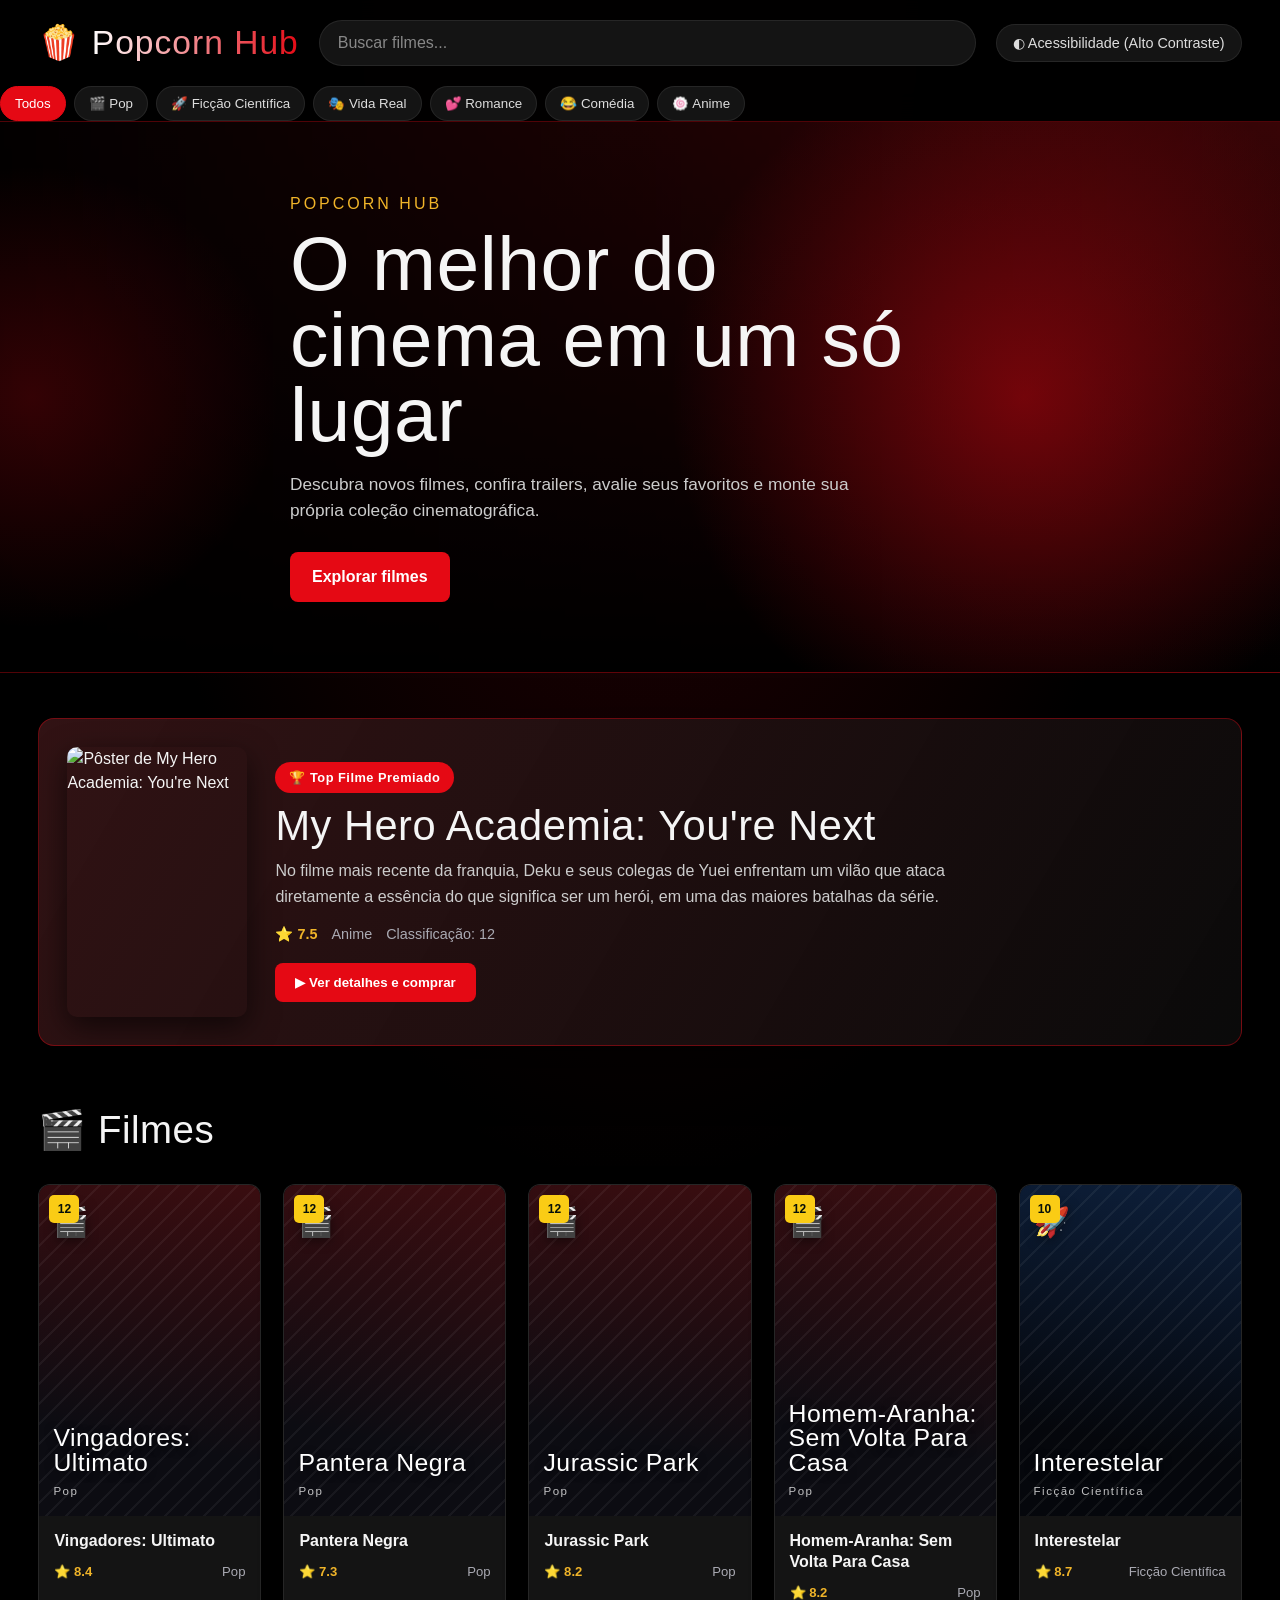
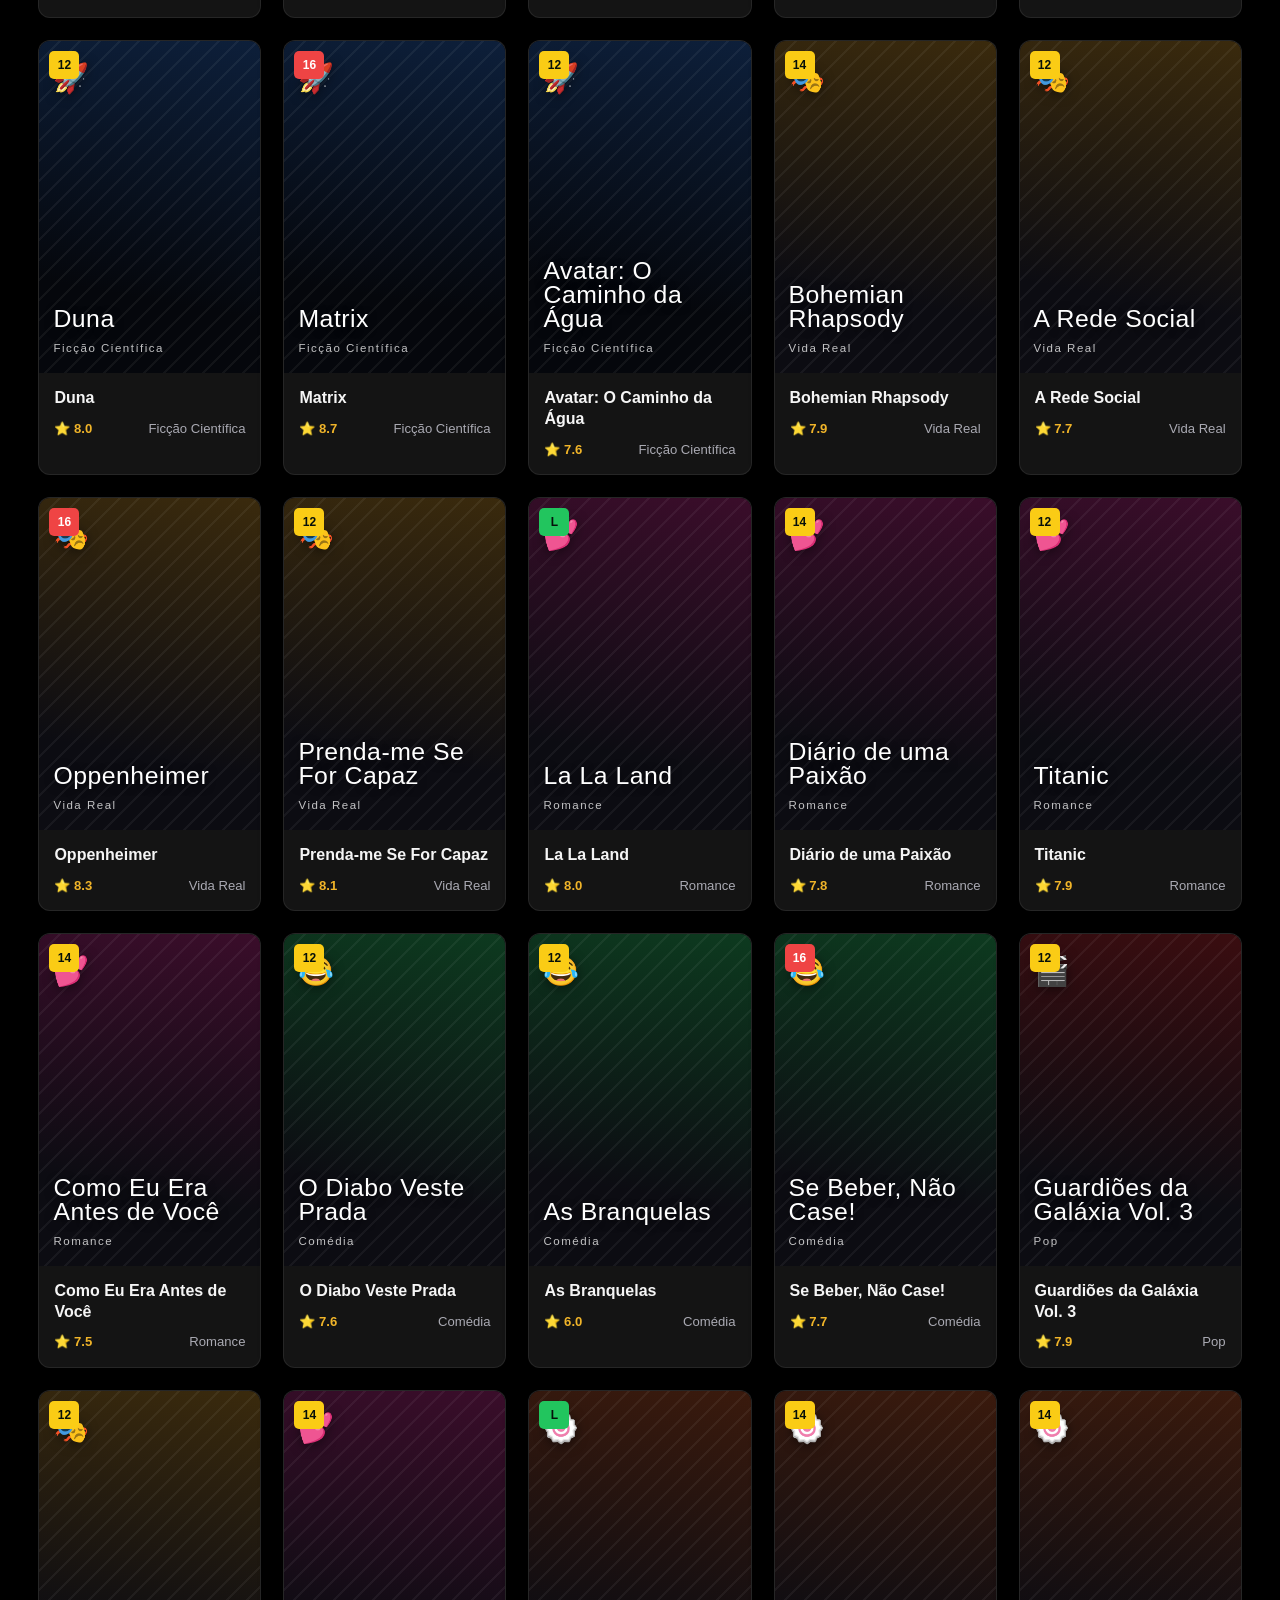
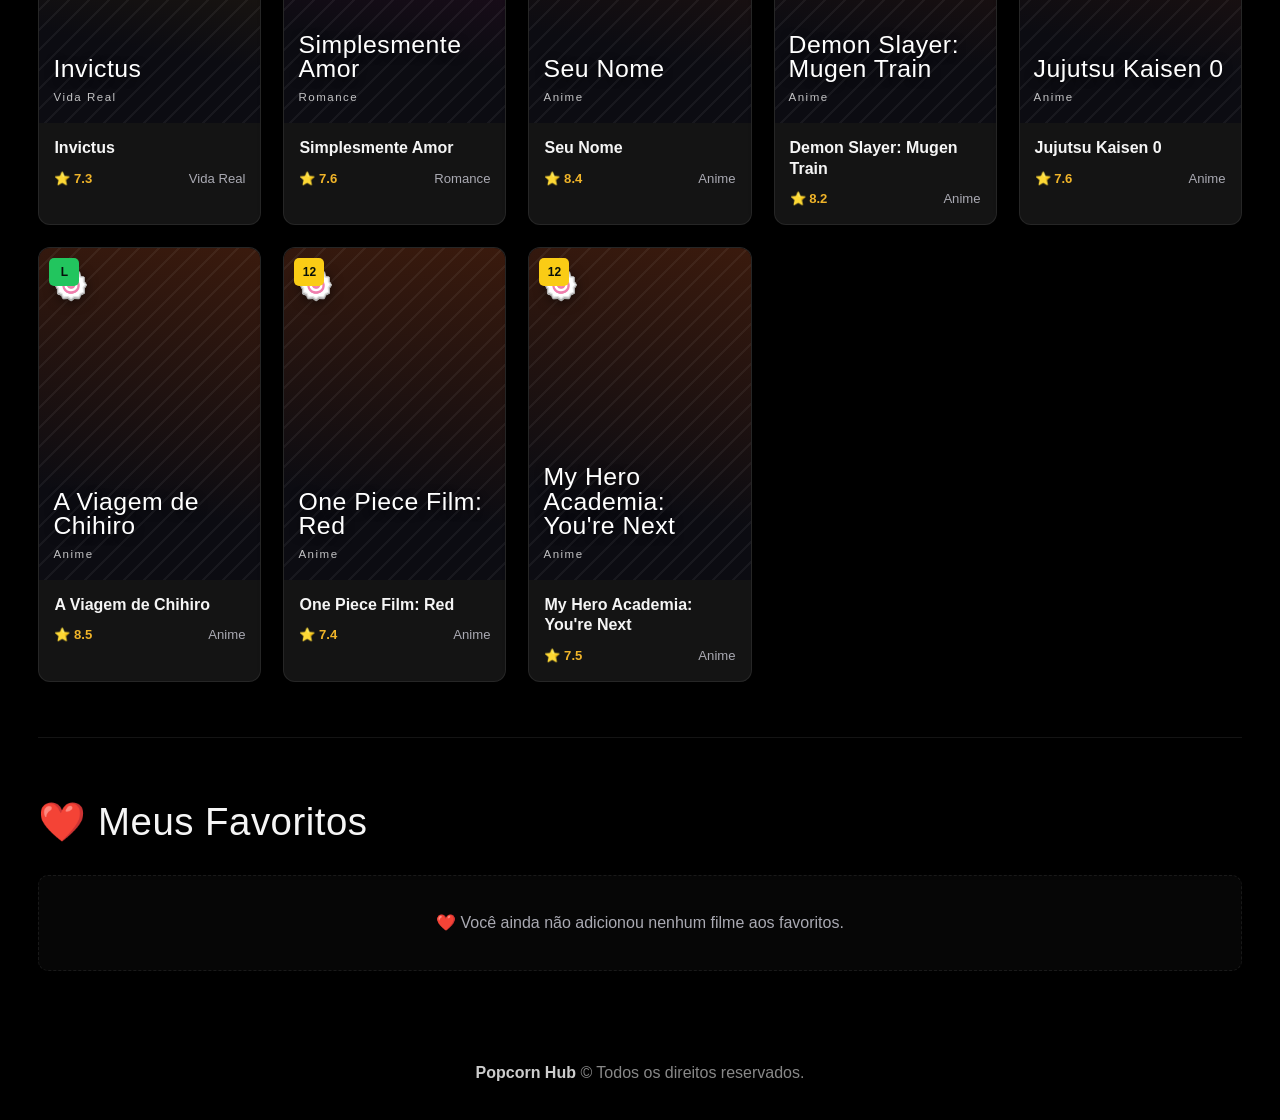
==== commit 88bd27ef: "Corrige bugs de acessibilidade/modal, adiciona compra de ingressos e catálogo de anime - Corrige o b" ====
--- a/index.html
+++ b/index.html
@@ -16,19 +16,20 @@
                 <input type="text" id="movie-search" placeholder="Buscar filmes...">
             </form>
 
-            <button id="btn-contraste" aria-label="Alternar Alto Contraste">
-                Acessibilidade (Alto Contraste)
+            <button id="btn-contraste" class="btn-contraste" aria-pressed="false" aria-label="Alternar Alto Contraste">
+                ◐ Acessibilidade (Alto Contraste)
             </button>
         </div>
 
         <!-- Filtros por Categoria -->
         <div class="genre-filters">
             <button class="genre-btn active" data-genre="all">Todos</button>
-            <button class="genre-btn" data-genre="action">Ação</button>
-            <button class="genre-btn" data-genre="comedy">Comédia</button>
-            <button class="genre-btn" data-genre="drama">Drama</button>
-            <button class="genre-btn" data-genre="sci-fi">Sci-Fi</button>
-            <button class="genre-btn" data-genre="anos80">Anos 80</button>
+            <button class="genre-btn" data-genre="pop">🎬 Pop</button>
+            <button class="genre-btn" data-genre="ficcao">🚀 Ficção Científica</button>
+            <button class="genre-btn" data-genre="vidareal">🎭 Vida Real</button>
+            <button class="genre-btn" data-genre="romance">💕 Romance</button>
+            <button class="genre-btn" data-genre="comedia">😂 Comédia</button>
+            <button class="genre-btn" data-genre="anime">🍥 Anime</button>
         </div>
     </header>
 
@@ -37,9 +38,15 @@
             <span class="hero-badge">POPCORN HUB</span>
             <h2>O melhor do cinema em um só lugar</h2>
             <p>Descubra novos filmes, confira trailers, avalie seus favoritos e monte sua própria coleção cinematográfica.</p>
-            <a href="#catalogo" class="hero-btn">Explorar filmes</a>
+            <div class="hero-actions">
+                <a href="#catalogo" class="hero-btn">Explorar filmes</a>
+                <span id="compra-badge" class="compra-badge" hidden>🎟️ <span id="compra-badge-texto">Assento comprado!</span></span>
+            </div>
         </div>
     </section>
+
+    <!-- Destaque especial: preenchido dinamicamente via JS (ver renderizarDestaque em script.js) -->
+    <section id="destaque-section" class="destaque-section" hidden></section>
 
     <main id="catalogo">
         <section class="movies-section">
@@ -79,19 +86,13 @@
                     <p id="modal-synopsis"></p>
                 </div>
 
-                <div class="movie-actions">
-                    <button id="favorite-btn" class="action-btn">❤️ Favorito</button>
-                    <button id="watched-btn" class="action-btn">👁️ Visto</button>
-                    <button id="like-btn" class="action-btn">👍 Gostei</button>
-                    <button id="dislike-btn" class="action-btn">👎 Não Gostei</button>
-                </div>
-
                 <hr class="modal-divider">
 
                 <!-- Seção de Ingressos -->
                 <div class="sessao-container">
                     <h3>🎟️ Comprar Ingresso - Sessões de Setembro / 2026</h3>
-                    
+                    <p class="preco-regra">Cada assento custa <strong>R$ 25,00</strong>.</p>
+
                     <p class="sessao-label">Selecione a Data:</p>
                     <div class="dias-list">
                         <button class="btn-dia active" data-data="02/09/2026">Qua - 02/09</button>
@@ -119,7 +120,19 @@
                         <p>Sessão: <strong id="sessao-selecionada-texto">02/09/2026 às 13:00</strong></p>
                         <p>Assentos Selecionados: <strong id="assentos-qtd">0</strong></p>
                         <p class="preco-destaque">Total: R$ <span id="preco-total">0,00</span></p>
-                        <button id="btn-confirmar" class="btn-confirmar" disabled onclick="confirmarReserva()">Confirmar Reserva</button>
+                        <button id="btn-confirmar" class="btn-confirmar" disabled onclick="confirmarReserva()">🎟️ Comprar</button>
+                    </div>
+                </div>
+
+                <hr class="modal-divider">
+
+                <div class="movie-actions">
+                    <p class="sessao-label movie-actions-label">O que você achou desse filme?</p>
+                    <div class="movie-actions-buttons">
+                        <button id="favorite-btn" class="action-btn">❤️ Favorito</button>
+                        <button id="watched-btn" class="action-btn">👁️ Visto</button>
+                        <button id="like-btn" class="action-btn">👍 Gostei</button>
+                        <button id="dislike-btn" class="action-btn">👎 Não Gostei</button>
                     </div>
                 </div>
             </div>
@@ -127,7 +140,7 @@
     </div>
 
     <!-- Modal de Sucesso na Reserva -->
-    <div id="sucesso-modal" class="modal-sucesso-overlay" style="display: none;">
+    <div id="sucesso-modal" class="modal-sucesso-overlay">
         <div class="modal-sucesso-content">
             <div class="sucesso-icon">🎉</div>
             <h2>Reserva Confirmada!</h2>
--- a/style.css
+++ b/style.css
@@ -1,5 +1,6 @@
 /* =========================================================
    POPCORN HUB — STYLE.CSS
+   Tema: sala de cinema — marquise, bilhete e telão
    ========================================================= */
 
 * {
@@ -9,19 +10,22 @@
 }
 
 :root {
-    --bg: #08080b;
-    --bg-soft: #111116;
-    --card: #17171d;
-    --card-hover: #202027;
+    --bg: #000000;
+    --bg-soft: #0a0a0a;
+    --card: #141414;
+    --card-hover: #1f1f1f;
     --text: #f5f5f5;
     --muted: #aaaab3;
     --red: #e50914;
-    --red-dark: #a80710;
-    --gold: #f5c518;
+    --red-dark: #831010;
+    --red-glow: rgba(229, 9, 20, 0.45);
+    --gold: #f0b429;
     --green: #22c55e;
     --yellow: #facc15;
     --border: rgba(255, 255, 255, 0.08);
-    --shadow: 0 15px 40px rgba(0, 0, 0, 0.45);
+    --shadow: 0 15px 40px rgba(0, 0, 0, 0.6);
+    --font-display: "Bebas Neue", Impact, "Arial Narrow", sans-serif;
+    --font-body: "Work Sans", Arial, Helvetica, sans-serif;
 }
 
 html {
@@ -32,16 +36,33 @@
     min-height: 100vh;
     background:
         radial-gradient(
-            circle at top,
-            #1b1113 0,
-            var(--bg) 40%
-        );
+            ellipse 80% 50% at top,
+            rgba(133, 8, 15, 0.35) 0,
+            transparent 55%
+        ),
+        var(--bg);
     color: var(--text);
-    font-family:
-        Arial,
-        Helvetica,
-        sans-serif;
+    font-family: var(--font-body);
     line-height: 1.5;
+}
+
+/* Barra de rolagem em tema Netflix (Chrome/Edge) */
+::-webkit-scrollbar {
+    width: 10px;
+    height: 10px;
+}
+
+::-webkit-scrollbar-track {
+    background: #000;
+}
+
+::-webkit-scrollbar-thumb {
+    background: var(--red-dark);
+    border-radius: 10px;
+}
+
+::-webkit-scrollbar-thumb:hover {
+    background: var(--red);
 }
 
 /* =========================================================
@@ -60,6 +81,70 @@
     border: 0;
 }
 
+:focus-visible {
+    outline: 3px solid var(--gold);
+    outline-offset: 2px;
+    border-radius: 4px;
+}
+
+/* Modo Alto Contraste: fundo puro-preto, texto puro-branco,
+   bordas sempre visíveis e decorações reduzidas. */
+body.high-contrast {
+    --bg-soft: #000;
+    --card: #000;
+    --card-hover: #050505;
+    --text: #ffffff;
+    --muted: #ffffff;
+    --border: #ffffff;
+    --gold: #ffe066;
+    background: #000;
+}
+
+body.high-contrast .marquee-lights,
+body.high-contrast .film-strip,
+body.high-contrast .poster-art::after,
+body.high-contrast .hero-banner::before {
+    display: none !important;
+}
+
+body.high-contrast .movie-card,
+body.high-contrast .action-btn,
+body.high-contrast .genre-btn,
+body.high-contrast .btn-dia,
+body.high-contrast .btn-horario,
+body.high-contrast .sessao-container,
+body.high-contrast .modal-box,
+body.high-contrast .search-form input {
+    border: 2px solid #ffffff !important;
+}
+
+body.high-contrast .hero-banner {
+    background: #000;
+}
+
+body.high-contrast a,
+body.high-contrast button {
+    text-decoration: underline;
+}
+
+/* =========================================================
+   FAIXA DE PELÍCULA (topo/rodapé)
+   ========================================================= */
+
+.film-strip {
+    height: 10px;
+    width: 100%;
+    background-color: #000;
+    background-image:
+        repeating-linear-gradient(
+            90deg,
+            #000 0,
+            #000 10px,
+            var(--bg-soft) 10px,
+            var(--bg-soft) 20px
+        );
+}
+
 /* =========================================================
    HEADER
    ========================================================= */
@@ -68,9 +153,30 @@
     position: sticky;
     top: 0;
     z-index: 1000;
-    background: rgba(8, 8, 11, 0.94);
-    border-bottom: 1px solid var(--border);
+    background: rgba(0, 0, 0, 0.96);
+    border-bottom: 1px solid rgba(229, 9, 20, 0.35);
     backdrop-filter: blur(15px);
+}
+
+/* Luzes de marquise: pontos vermelhos "correndo" no topo do header,
+   o único momento de movimento contínuo e proposital da página. */
+.marquee-lights {
+    height: 6px;
+    width: 100%;
+    background-image:
+        repeating-radial-gradient(
+            circle,
+            var(--red) 0 1.6px,
+            transparent 1.7px 20px
+        );
+    background-size: 20px 6px;
+    opacity: 0.7;
+    animation: chase 1.4s linear infinite;
+}
+
+@keyframes chase {
+    from { background-position: 0 0; }
+    to { background-position: 20px 0; }
 }
 
 .header-content {
@@ -86,8 +192,9 @@
 .logo {
     color: var(--text);
     text-decoration: none;
-    font-size: 1.7rem;
-    font-weight: 900;
+    font-family: var(--font-display);
+    letter-spacing: 1px;
+    font-size: 2.1rem;
     white-space: nowrap;
 }
 
@@ -116,7 +223,7 @@
     border: 1px solid var(--border);
     border-radius: 999px;
     outline: none;
-    background: #18181d;
+    background: #141414;
     color: white;
     font-size: 1rem;
     transition: 0.25s ease;
@@ -133,6 +240,34 @@
 }
 
 /* =========================================================
+   BOTÃO ACESSIBILIDADE
+   ========================================================= */
+
+.btn-contraste {
+    border: 1px solid var(--border);
+    background: #141414;
+    color: #ddd;
+    padding: 10px 16px;
+    border-radius: 999px;
+    cursor: pointer;
+    white-space: nowrap;
+    font-size: 0.9rem;
+    transition: 0.2s ease;
+}
+
+.btn-contraste:hover {
+    border-color: var(--gold);
+    color: white;
+}
+
+.btn-contraste[aria-pressed="true"] {
+    background: var(--gold);
+    border-color: var(--gold);
+    color: #1a1300;
+    font-weight: 800;
+}
+
+/* =========================================================
    FILTROS
    ========================================================= */
 
@@ -144,7 +279,7 @@
 
 .genre-btn {
     border: 1px solid var(--border);
-    background: #17171c;
+    background: #141414;
     color: #ddd;
     padding: 9px 14px;
     border-radius: 999px;
@@ -168,50 +303,100 @@
    ========================================================= */
 
 .hero-banner {
+    position: relative;
     min-height: 430px;
     display: flex;
     align-items: center;
+    overflow: hidden;
     background:
         linear-gradient(
             90deg,
-            rgba(0, 0, 0, 0.95),
-            rgba(0, 0, 0, 0.58),
-            rgba(0, 0, 0, 0.2)
+            rgba(0, 0, 0, 0.97),
+            rgba(0, 0, 0, 0.65),
+            rgba(0, 0, 0, 0.25)
         ),
         linear-gradient(
             180deg,
-            #251014,
-            #08080b
+            #4a0508,
+            #000000
         );
-    border-bottom: 1px solid var(--border);
+    border-bottom: 1px solid rgba(229, 9, 20, 0.35);
+}
+
+/* Feixe de luz vermelha atrás do texto, como o holofote de uma sala de cinema,
+   pulsando continuamente para dar vida ao fundo do banner. */
+.hero-banner::before {
+    content: "";
+    position: absolute;
+    top: -20%;
+    right: -10%;
+    width: 60%;
+    height: 140%;
+    background: radial-gradient(
+        ellipse at center,
+        var(--red-glow),
+        transparent 65%
+    );
+    pointer-events: none;
+    animation: heroGlowPulse 7s ease-in-out infinite;
+}
+
+/* Segundo feixe, mais suave, deslizando lentamente pelo fundo */
+.hero-banner::after {
+    content: "";
+    position: absolute;
+    top: 0;
+    left: -25%;
+    width: 55%;
+    height: 100%;
+    background: radial-gradient(
+        ellipse 50% 60% at center,
+        rgba(229, 9, 20, 0.22),
+        transparent 70%
+    );
+    pointer-events: none;
+    animation: heroGlowSweep 12s ease-in-out infinite;
+}
+
+@keyframes heroGlowPulse {
+    0%, 100% { opacity: 0.55; transform: scale(1); }
+    50% { opacity: 1; transform: scale(1.15); }
+}
+
+@keyframes heroGlowSweep {
+    0%, 100% { transform: translateX(0%); }
+    50% { transform: translateX(140%); }
 }
 
 .hero-content {
+    position: relative;
     width: min(1400px, 94%);
     margin: auto;
     padding: 70px 0;
     max-width: 700px;
 }
 
-.hero-badge,
-.section-kicker {
+.hero-badge {
     display: inline-block;
-    color: var(--red);
-    font-size: 0.78rem;
-    font-weight: 800;
-    letter-spacing: 2px;
+    color: var(--gold);
+    font-family: var(--font-display);
+    font-size: 1rem;
+    letter-spacing: 3px;
     margin-bottom: 10px;
 }
 
 .hero-content h2 {
-    font-size: clamp(2.2rem, 6vw, 4.5rem);
-    line-height: 1;
+    font-family: var(--font-display);
+    font-weight: 400;
+    font-size: clamp(2.4rem, 6vw, 4.8rem);
+    line-height: 0.98;
+    letter-spacing: 0.5px;
     margin-bottom: 20px;
 }
 
 .hero-content p {
     color: #ccc;
-    max-width: 600px;
+    max-width: 560px;
     font-size: 1.08rem;
     margin-bottom: 28px;
 }
@@ -231,7 +416,158 @@
     background: #ff1823;
     transform: translateY(-2px);
     box-shadow:
-        0 10px 25px rgba(229, 9, 20, 0.3);
+        0 10px 25px rgba(229, 9, 20, 0.45);
+}
+
+.hero-actions {
+    display: flex;
+    align-items: center;
+    gap: 16px;
+    flex-wrap: wrap;
+}
+
+/* Selo "assento comprado" exibido perto do botão Explorar filmes */
+.compra-badge {
+    display: inline-flex;
+    align-items: center;
+    gap: 6px;
+    padding: 10px 16px;
+    border-radius: 999px;
+    background: rgba(229, 9, 20, 0.15);
+    border: 1px solid var(--red);
+    color: #ffd7d7;
+    font-weight: 700;
+    font-size: 0.9rem;
+}
+
+.compra-badge[hidden] {
+    display: none;
+}
+
+@keyframes badgePop {
+    0% { transform: scale(0.85); opacity: 0; }
+    60% { transform: scale(1.06); opacity: 1; }
+    100% { transform: scale(1); opacity: 1; }
+}
+
+.compra-badge-pop {
+    animation: badgePop 0.35s ease;
+}
+
+/* =========================================================
+   DESTAQUE ESPECIAL (filme premiado em evidência)
+   ========================================================= */
+
+.destaque-section {
+    width: min(1400px, 94%);
+    margin: 45px auto 0;
+}
+
+.destaque-section[hidden] {
+    display: none;
+}
+
+.destaque-content {
+    display: flex;
+    gap: 28px;
+    align-items: center;
+    background:
+        linear-gradient(120deg, rgba(229, 9, 20, 0.14), rgba(0, 0, 0, 0.5)),
+        var(--card);
+    border: 1px solid rgba(229, 9, 20, 0.4);
+    border-radius: 16px;
+    padding: 28px;
+    box-shadow: 0 20px 50px rgba(0, 0, 0, 0.55);
+}
+
+.destaque-poster {
+    flex: 0 0 180px;
+    aspect-ratio: 2 / 3;
+    border-radius: 10px;
+    overflow: hidden;
+    box-shadow: 0 10px 30px rgba(0, 0, 0, 0.6);
+}
+
+.destaque-poster img {
+    width: 100%;
+    height: 100%;
+    object-fit: cover;
+    display: block;
+}
+
+.destaque-info {
+    flex: 1;
+    min-width: 0;
+}
+
+.destaque-selo {
+    display: inline-block;
+    background: var(--red);
+    color: white;
+    font-weight: 800;
+    padding: 6px 14px;
+    border-radius: 999px;
+    font-size: 0.8rem;
+    letter-spacing: 0.5px;
+    margin-bottom: 12px;
+}
+
+.destaque-info h2 {
+    font-family: var(--font-display);
+    font-weight: 400;
+    letter-spacing: 0.5px;
+    font-size: clamp(1.8rem, 4vw, 2.6rem);
+    line-height: 1;
+    margin-bottom: 12px;
+}
+
+.destaque-info p {
+    color: #ccc;
+    line-height: 1.6;
+    margin-bottom: 14px;
+    max-width: 700px;
+}
+
+.destaque-meta {
+    display: flex;
+    gap: 14px;
+    flex-wrap: wrap;
+    color: var(--muted);
+    font-size: 0.9rem;
+    margin-bottom: 18px;
+}
+
+.destaque-btn {
+    border: 0;
+    border-radius: 8px;
+    padding: 12px 20px;
+    background: var(--red);
+    color: white;
+    font-weight: 800;
+    cursor: pointer;
+    transition: 0.2s ease;
+}
+
+.destaque-btn:hover {
+    background: #ff1823;
+    transform: translateY(-2px);
+    box-shadow: 0 10px 25px rgba(229, 9, 20, 0.45);
+}
+
+@media (max-width: 800px) {
+    .destaque-content {
+        flex-direction: column;
+        text-align: center;
+    }
+
+    .destaque-meta {
+        justify-content: center;
+    }
+
+    .destaque-info p {
+        margin-left: auto;
+        margin-right: auto;
+    }
 }
 
 /* =========================================================
@@ -251,12 +587,22 @@
 .section-header {
     display: flex;
     justify-content: space-between;
-    align-items: center;
+    align-items: baseline;
+    gap: 10px;
+    flex-wrap: wrap;
     margin-bottom: 25px;
 }
 
 .section-header h2 {
-    font-size: clamp(1.6rem, 4vw, 2.3rem);
+    font-family: var(--font-display);
+    font-weight: 400;
+    letter-spacing: 0.5px;
+    font-size: clamp(1.7rem, 4vw, 2.4rem);
+}
+
+.section-count {
+    color: var(--muted);
+    font-size: 0.95rem;
 }
 
 /* =========================================================
@@ -318,23 +664,68 @@
     background: #101014;
 }
 
+/* Pôster tipográfico: a base visual de todo cartaz. Fica sempre
+   visível e só é encoberto quando a imagem real termina de carregar,
+   então nenhum filme aparece "quebrado". */
+.poster-art {
+    position: absolute;
+    inset: 0;
+    display: flex;
+    flex-direction: column;
+    justify-content: flex-end;
+    padding: 16px 14px;
+    background-image:
+        repeating-linear-gradient(
+            135deg,
+            rgba(255, 255, 255, 0.05) 0 2px,
+            transparent 2px 14px
+        ),
+        linear-gradient(
+            190deg,
+            var(--poster-a, #3a0d10),
+            var(--poster-b, #0c0c12) 75%
+        );
+}
+
+.poster-art .poster-icon {
+    align-self: flex-start;
+    font-size: 1.8rem;
+    margin-bottom: auto;
+    filter: drop-shadow(0 2px 6px rgba(0, 0, 0, 0.5));
+}
+
+.poster-art .poster-title {
+    font-family: var(--font-display);
+    font-size: 1.55rem;
+    line-height: 0.98;
+    letter-spacing: 0.5px;
+    color: #fff;
+    text-shadow: 0 2px 10px rgba(0, 0, 0, 0.6);
+}
+
+.poster-art .poster-caption {
+    margin-top: 8px;
+    font-size: 0.72rem;
+    letter-spacing: 1.5px;
+    color: rgba(255, 255, 255, 0.75);
+}
+
 .movie-poster img {
+    position: relative;
+    z-index: 1;
     width: 100%;
     height: 100%;
     display: block;
     object-fit: cover;
-    background-color: #1c1d22;
-    transition: transform 0.5s ease;
-    
-    /* Regras para conter o texto alt caso a imagem falhe */
-    color: #9ca3af;
-    font-size: 0.75rem;
-    text-align: center;
-    line-height: 1.2;
-    overflow: hidden;
-}
-
-.movie-card:hover .movie-poster img {
+    opacity: 0;
+    transition: transform 0.5s ease, opacity 0.35s ease;
+}
+
+.movie-poster img.loaded {
+    opacity: 1;
+}
+
+.movie-card:hover .movie-poster img.loaded {
     transform: scale(1.07);
 }
 
@@ -344,6 +735,7 @@
 
 .movie-overlay {
     position: absolute;
+    z-index: 2;
     inset: 0;
     display: flex;
     flex-direction: column;
@@ -360,7 +752,8 @@
     transition: opacity 0.25s ease;
 }
 
-.movie-card:hover .movie-overlay {
+.movie-card:hover .movie-overlay,
+.movie-card:focus-within .movie-overlay {
     opacity: 1;
 }
 
@@ -394,6 +787,7 @@
 
 .card-favorite {
     position: absolute;
+    z-index: 3;
     top: 10px;
     right: 10px;
     width: 40px;
@@ -456,6 +850,7 @@
 
 .age-badge {
     position: absolute;
+    z-index: 3;
     top: 10px;
     left: 10px;
     min-width: 30px;
@@ -482,6 +877,7 @@
 
 .watched-badge {
     position: absolute;
+    z-index: 3;
     bottom: 10px;
     left: 10px;
     padding: 5px 8px;
@@ -510,7 +906,7 @@
 }
 
 /* =========================================================
-   MODAL
+   MODAL PRINCIPAL
    ========================================================= */
 
 .modal {
@@ -521,26 +917,21 @@
     align-items: center;
     justify-content: center;
     padding: 20px;
-}
-
-.modal.active {
-    display: flex;
-}
-
-.modal-overlay {
-    position: absolute;
-    inset: 0;
     background: rgba(0, 0, 0, 0.82);
     backdrop-filter: blur(7px);
 }
 
-.modal-content {
+.modal.active {
+    display: flex;
+}
+
+.modal-box {
     position: relative;
     z-index: 2;
     width: min(950px, 100%);
     max-height: 92vh;
     overflow-y: auto;
-    background: #111116;
+    background: #141414;
     border: 1px solid var(--border);
     border-radius: 15px;
     box-shadow: 0 25px 80px rgba(0, 0, 0, 0.7);
@@ -595,6 +986,7 @@
     width: 100%;
     height: 100%;
     border: 0;
+    display: block;
 }
 
 /* =========================================================
@@ -603,17 +995,23 @@
 
 .movie-details {
     display: flex;
-    gap: 30px;
+    flex-direction: column;
+    gap: 22px;
     padding: 28px;
 }
 
 .movie-info {
     flex: 1;
+    min-width: 0;
 }
 
 .movie-info h2 {
-    font-size: clamp(1.6rem, 4vw, 2.5rem);
-    margin-bottom: 12px;
+    font-family: var(--font-display);
+    font-weight: 400;
+    letter-spacing: 0.5px;
+    font-size: clamp(1.8rem, 4vw, 2.7rem);
+    line-height: 1;
+    margin-bottom: 14px;
 }
 
 .movie-info p {
@@ -631,7 +1029,7 @@
 .movie-meta span {
     padding: 7px 10px;
     border-radius: 6px;
-    background: #1c1c23;
+    background: #1a1a1a;
     color: #ddd;
     font-size: 0.85rem;
 }
@@ -640,10 +1038,16 @@
    AÇÕES
    ========================================================= */
 
-.movie-actions {
+.movie-actions-label {
+    text-align: center;
+    margin-bottom: 10px;
+}
+
+.movie-actions-buttons {
     display: flex;
     align-items: center;
-    gap: 8px;
+    justify-content: center;
+    gap: 10px;
     flex-wrap: wrap;
 }
 
@@ -657,7 +1061,7 @@
     padding: 10px;
     border: 1px solid var(--border);
     border-radius: 99px;
-    background: #19191f;
+    background: #1a1a1a;
     color: #ddd;
     cursor: pointer;
     transition: 0.2s ease;
@@ -668,11 +1072,6 @@
     border-color: #777;
 }
 
-.action-btn svg {
-    width: 23px;
-    height: 23px;
-}
-
 #favorite-btn.active {
     color: #ff1e2d;
     border-color: #ff1e2d;
@@ -699,8 +1098,6 @@
 
 .site-footer {
     padding: 35px 20px;
-    margin-top: 20px;
-    border-top: 1px solid var(--border);
     text-align: center;
     color: #888;
 }
@@ -743,11 +1140,7 @@
         gap: 15px;
     }
 
-    .movie-details {
-        flex-direction: column;
-    }
-
-    .movie-actions {
+    .movie-actions-buttons {
         justify-content: center;
     }
 }
@@ -764,7 +1157,7 @@
     }
 
     .logo {
-        font-size: 1.35rem;
+        font-size: 1.7rem;
     }
 
     .genre-filters {
@@ -788,7 +1181,7 @@
     }
 
     .hero-content h2 {
-        font-size: 2.2rem;
+        font-size: 2.4rem;
     }
 
     .hero-content p {
@@ -844,7 +1237,7 @@
         padding: 8px;
     }
 
-    .modal-content {
+    .modal-box {
         max-height: 96vh;
         border-radius: 10px;
     }
@@ -854,7 +1247,7 @@
         gap: 20px;
     }
 
-    .movie-actions {
+    .movie-actions-buttons {
         display: grid;
         grid-template-columns:
             repeat(2, 1fr);
@@ -917,7 +1310,7 @@
 
 /* Container de Sessões */
 .sessao-container {
-    background: #121218;
+    background: #141414;
     padding: 20px;
     border-radius: 8px;
     margin-top: 15px;
@@ -935,6 +1328,20 @@
     margin: 10px 0 5px 0;
 }
 
+.preco-regra {
+    color: #ffb3b3;
+    background: rgba(229, 9, 20, 0.12);
+    border: 1px solid rgba(229, 9, 20, 0.35);
+    border-radius: 6px;
+    padding: 8px 12px;
+    font-size: 0.85rem;
+    margin-bottom: 12px;
+}
+
+.preco-regra strong {
+    color: var(--red);
+}
+
 /* Lista de Dias de Setembro */
 .dias-list {
     display: flex;
@@ -945,7 +1352,7 @@
 }
 
 .btn-dia {
-    background: #1a1a24;
+    background: #1a1a1a;
     color: #aaa;
     border: 1px solid #333;
     padding: 8px 14px;
@@ -981,16 +1388,17 @@
 }
 
 .btn-horario:hover, .btn-horario.active {
-    background: #ffc107;
+    background: var(--gold);
     color: #000;
     font-weight: bold;
-    border-color: #ffc107;
+    border-color: var(--gold);
 }
 
 /* Legenda de Assentos */
 .assentos-legenda {
     display: flex;
     justify-content: center;
+    flex-wrap: wrap;
     gap: 15px;
     list-style: none;
     padding: 0;
@@ -1013,7 +1421,7 @@
 }
 
 .exemplo-assento.livre { background-color: #444451; }
-.exemplo-assento.selecionado { background-color: #ffc107; }
+.exemplo-assento.selecionado { background-color: var(--gold); }
 .exemplo-assento.ocupado { background-color: #e50914; }
 
 /* Tela do Cinema */
@@ -1021,8 +1429,10 @@
     background: #ffffff;
     height: 8px;
     width: 70%;
+    max-width: 320px;
+    border-radius: 50% / 100%;
     margin: 10px auto 25px auto;
-    box-shadow: 0 3px 12px rgba(255, 255, 255, 0.7);
+    box-shadow: 0 3px 24px 4px rgba(255, 255, 255, 0.55);
     text-align: center;
     color: #888;
     font-size: 9px;
@@ -1053,7 +1463,7 @@
 }
 
 .assento.selecionado {
-    background-color: #ffc107;
+    background-color: var(--gold);
 }
 
 .assento.ocupado {
@@ -1064,22 +1474,22 @@
 /* Resumo da Reserva */
 .resumo-reserva {
     text-align: center;
-    border-top: 1px solid #222;
+    border-top: 1px dashed #333;
     padding-top: 15px;
     color: #ddd;
 }
 
 .preco-destaque {
     font-size: 1.1rem;
-    color: #ffc107;
+    color: var(--gold);
     margin: 8px 0;
 }
 
 .btn-confirmar {
-    background: #e50914;
+    background: var(--red);
     color: #fff;
     border: none;
-    padding: 10px 20px;
+    padding: 12px 20px;
     font-weight: bold;
     border-radius: 4px;
     cursor: pointer;
@@ -1088,266 +1498,94 @@
     transition: background 0.2s;
 }
 
+.btn-confirmar:hover:not(:disabled) {
+    background: #ff1721;
+}
+
 .btn-confirmar:disabled {
     background: #555;
     cursor: not-allowed;
 }
 
-/* Container principal do modal em coluna única */
-.movie-details {
-    display: flex;
-    flex-direction: column;
-    gap: 15px;
-    padding: 10px 0;
-}
-
-/* Alinhamento dos botões em linha contínua */
-.movie-actions {
-    display: flex;
-    flex-wrap: wrap;
-    gap: 10px;
-    margin-top: 10px;
-}
-
-.action-btn {
-    flex: 1;
-    min-width: 110px;
-    padding: 10px 14px;
-    background: #252530;
+/* =========================================================
+   MODAL DE SUCESSO — "bilhete" de confirmação
+   ========================================================= */
+
+.modal-sucesso-overlay {
+    position: fixed;
+    inset: 0;
+    z-index: 3000;
+    display: none;
+    align-items: center;
+    justify-content: center;
+    padding: 20px;
+    background: rgba(0, 0, 0, 0.85);
+    backdrop-filter: blur(7px);
+}
+
+.modal-sucesso-overlay.active {
+    display: flex;
+}
+
+.modal-sucesso-content {
+    position: relative;
+    width: min(400px, 100%);
+    max-height: 92vh;
+    overflow-y: auto;
+    text-align: center;
+    background: linear-gradient(180deg, #1a0505, #000000);
+    border: 1px dashed rgba(229, 9, 20, 0.5);
+    border-radius: 14px;
+    padding: 34px 26px;
+    animation: modalIn 0.3s ease;
+}
+
+.sucesso-icon {
+    font-size: 3rem;
+    margin-bottom: 6px;
+}
+
+.modal-sucesso-content h2 {
+    font-family: var(--font-display);
+    font-weight: 400;
+    letter-spacing: 0.5px;
+    font-size: 1.9rem;
+    margin-bottom: 12px;
+}
+
+.modal-sucesso-content p {
+    color: #ccc;
+    margin-bottom: 4px;
+}
+
+.sucesso-total-box {
+    display: flex;
+    justify-content: space-between;
+    align-items: center;
+    margin: 20px 0;
+    padding: 14px 16px;
+    border-top: 1px dashed #333;
+    border-bottom: 1px dashed #333;
+    color: #ddd;
+}
+
+.sucesso-total-box strong {
+    color: var(--gold);
+    font-size: 1.3rem;
+}
+
+.btn-fechar-sucesso {
+    width: 100%;
+    padding: 12px;
+    border: 0;
+    border-radius: 6px;
+    background: var(--red);
     color: #fff;
-    border: 1px solid #444;
-    border-radius: 6px;
+    font-weight: 800;
     cursor: pointer;
-    font-weight: bold;
-    transition: background 0.2s;
-}
-
-.action-btn:hover {
-    background: #e50914;
-    border-color: #e50914;
-}
-
-/* Modal com rolagem suave para conteúdo longo */
-.modal-content {
-    max-height: 90vh;
-    overflow-y: auto;
-    width: 100%;
-    max-width: 650px;
-    margin: 0 auto;
-}
-
-/* --- FIXAÇÃO DEFINITIVA DO MODAL EXPANDIDO --- */
-
-/* Fundo escuro atrás do modal */
-.modal {
-    position: fixed;
-    top: 0;
-    left: 0;
-    width: 100vw;
-    height: 100vh;
-    background: rgba(0, 0, 0, 0.85);
-    display: flex;
-    justify-content: center;
-    align-items: center;
-    z-index: 1000;
-    padding: 20px;
-    box-sizing: border-box;
-}
-
-/* A caixa do modal: Larga, moderna e bem preenchida */
-.modal-content {
-    background-color: #14141d;
-    width: 95% !important;
-    max-width: 1100px !important; /* Largura de tela de cinema */
-    max-height: 90vh !important;
-    overflow-y: auto !important;
-    overflow-x: hidden !important;
-    border-radius: 12px;
-    padding: 30px !important;
-    box-sizing: border-box;
-    box-shadow: 0 10px 30px rgba(0, 0, 0, 0.8);
-    position: relative;
-}
-
-/* Trailer expansivo em formato 16:9 widescreen */
-.trailer-container {
-    position: relative;
-    width: 100% !important;
-    padding-bottom: 56.25%; /* Proporção ideal de cinema */
-    height: 0;
-    margin-bottom: 25px;
-    border-radius: 8px;
-    overflow: hidden;
-    background: #000;
-}
-
-.trailer-container iframe {
-    position: absolute;
-    top: 0;
-    left: 0;
-    width: 100%;
-    height: 100%;
-    border: none;
-}
-
-/* Informações e textos bem distribuídos */
-.movie-details {
-    width: 100% !important;
-    display: flex;
-    flex-direction: column;
-    gap: 20px;
-}
-
-#modal-title {
-    font-size: 2.2rem !important;
-    color: #fff;
-    margin-bottom: 10px;
-}
-
-/* Botões de Ação ocupando toda a largura horizontal */
-.movie-actions {
-    display: grid !important;
-    grid-template-columns: repeat(auto-fit, minmax(130px, 1fr)) !important;
-    gap: 12px !important;
-    width: 100% !important;
-}
-
-/* Seção de ingressos expansiva */
-.sessao-container {
-    width: 100% !important;
-    background: #1c1c28;
-    padding: 25px;
-    border-radius: 10px;
-    box-sizing: border-box;
-}
-
-/* Grade de Assentos ampla e legível */
-.assentos-grid {
-    display: grid !important;
-    grid-template-columns: repeat(8, 1fr) !important;
-    gap: 12px !important;
-    max-width: 480px !important; /* Espaço amplo para os 8 assentos por fileira */
-    margin: 25px auto !important;
-}
-
-.assento {
-    height: 36px !important;
-    width: 36px !important;
-    border-radius: 6px 6px 2px 2px;
-}
-
-/* Tela do cinema destacada */
-.cinema-screen {
-    width: 90% !important;
-    height: 12px !important;
-    background: #fff;
-    box-shadow: 0 0 15px rgba(255, 255, 255, 0.8);
-    margin: 20px auto 35px auto !important;
-}
-
-/* RESET E SOBREPOSIÇÃO DO MODAL */
-.modal {
-    position: fixed !important;
-    top: 0 !important;
-    left: 0 !important;
-    width: 100vw !important;
-    height: 100vh !important;
-    background: rgba(0, 0, 0, 0.85) !important;
-    display: flex !important;
-    justify-content: center !important;
-    align-items: center !important;
-    z-index: 9999 !important;
-    padding: 20px !important;
-    box-sizing: border-box !important;
-}
-
-/* CONTAINER LARGO DA JANELA */
-.modal-container {
-    background-color: #14141d !important;
-    width: 90% !important;
-    max-width: 950px !important;
-    max-height: 90vh !important;
-    overflow-y: auto !important;
-    overflow-x: hidden !important;
-    border-radius: 12px !important;
-    padding: 30px !important;
-    position: relative !important;
-    box-shadow: 0 10px 30px rgba(0, 0, 0, 0.9) !important;
-}
-
-/* BOTÃO FECHAR */
-.modal-close {
-    position: absolute;
-    top: 15px;
-    right: 20px;
-    background: transparent;
-    border: none;
-    color: #fff;
-    font-size: 2rem;
-    cursor: pointer;
-    z-index: 10;
-}
-
-/* TRAILER LARGURA TOTAL */
-.trailer-container {
-    position: relative;
-    width: 100% !important;
-    padding-bottom: 56.25% !important; /* Proporção 16:9 */
-    height: 0 !important;
-    margin-bottom: 20px !important;
-    border-radius: 8px;
-    overflow: hidden;
-    background: #000;
-}
-
-.trailer-container iframe {
-    position: absolute;
-    top: 0;
-    left: 0;
-    width: 100% !important;
-    height: 100% !important;
-    border: 0;
-}
-
-/* DETALHES DO FILME */
-.movie-details {
-    width: 100% !important;
-    display: flex;
-    flex-direction: column;
-    gap: 15px;
-}
-
-.movie-actions {
-    display: flex !important;
-    flex-wrap: wrap !important;
-    gap: 10px !important;
-    width: 100% !important;
-}
-
-.action-btn {
-    flex: 1;
-    min-width: 130px;
-    padding: 10px;
-}
-
-/* ESTRUTURA DE INGRESSOS E ASSENTOS */
-.sessao-container {
-    width: 100% !important;
-    background: #1c1c28 !important;
-    padding: 20px !important;
-    border-radius: 8px !important;
-    box-sizing: border-box !important;
-}
-
-.assentos-grid {
-    display: grid !important;
-    grid-template-columns: repeat(8, 1fr) !important;
-    gap: 10px !important;
-    max-width: 420px !important;
-    margin: 20px auto !important;
-}
-
-.assento {
-    height: 32px !important;
-    width: 32px !important;
-}
+    transition: 0.2s ease;
+}
+
+.btn-fechar-sucesso:hover {
+    background: #ff1721;
+}
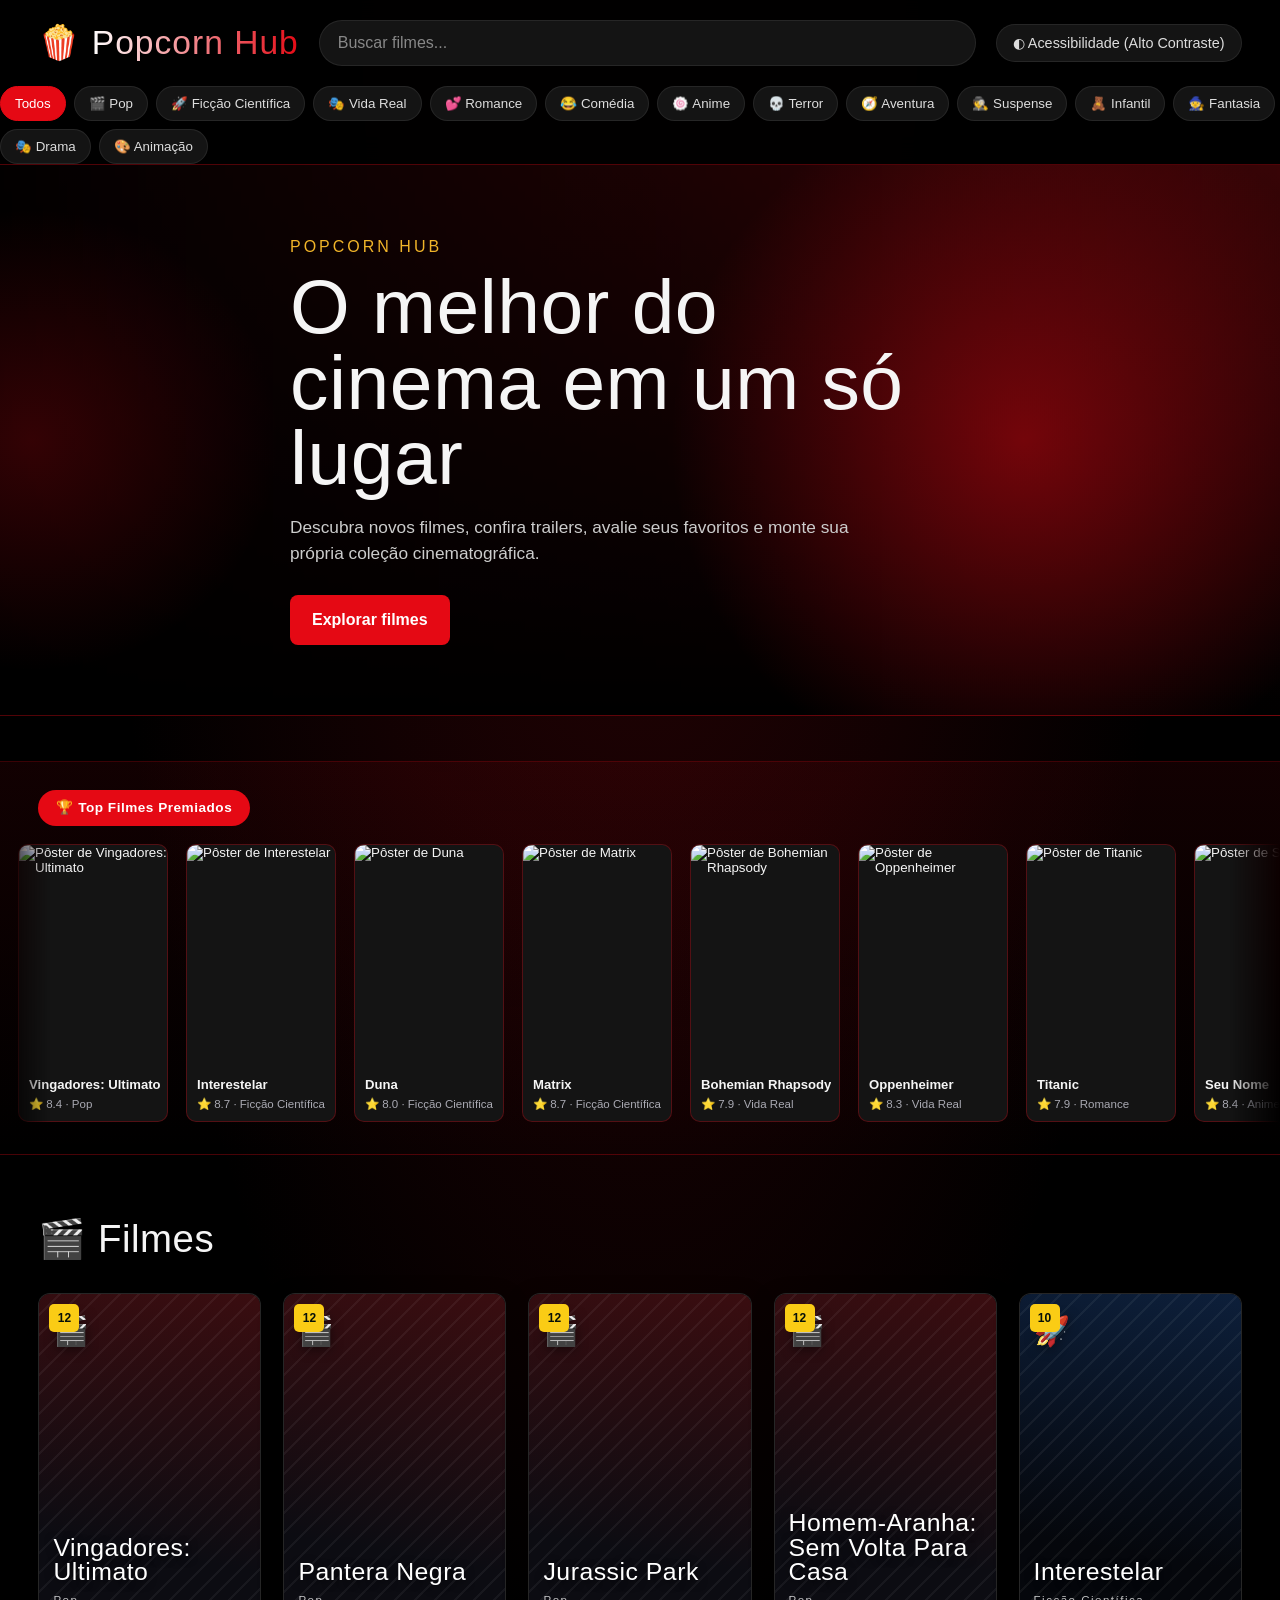
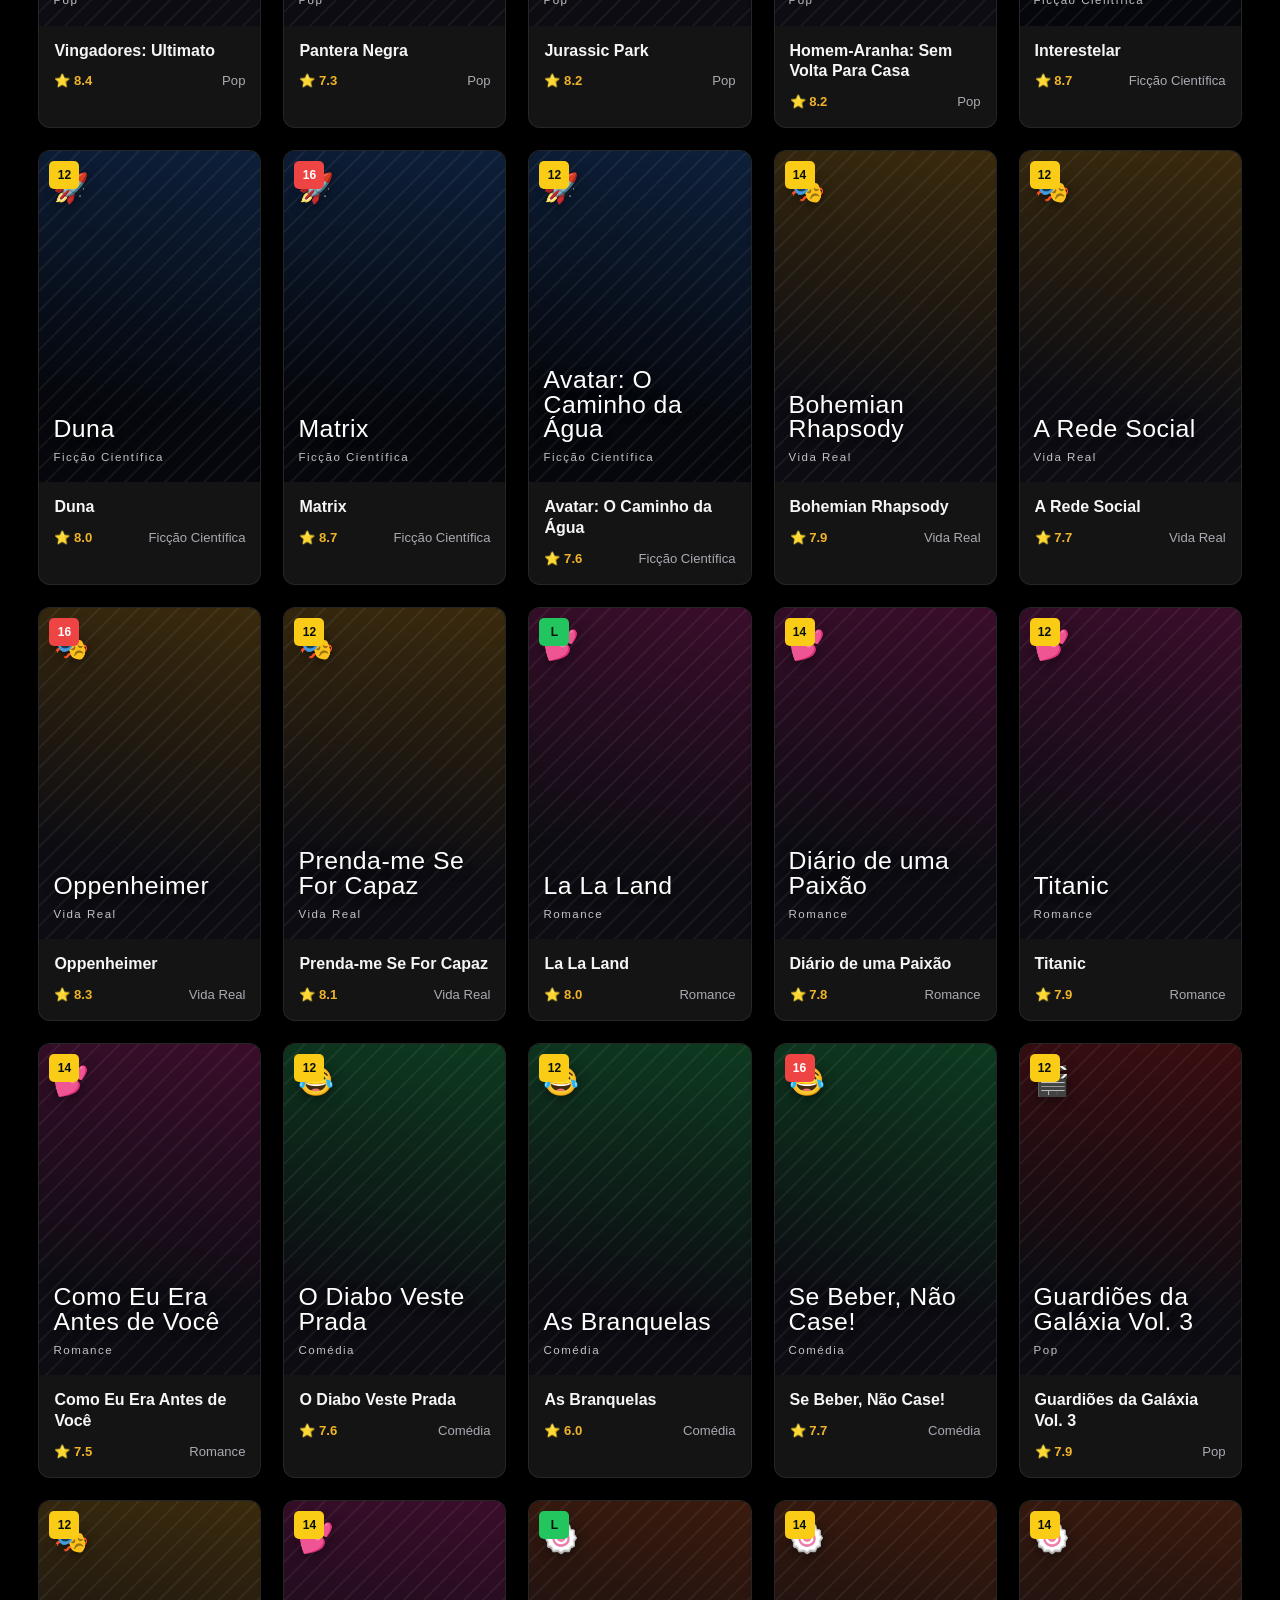
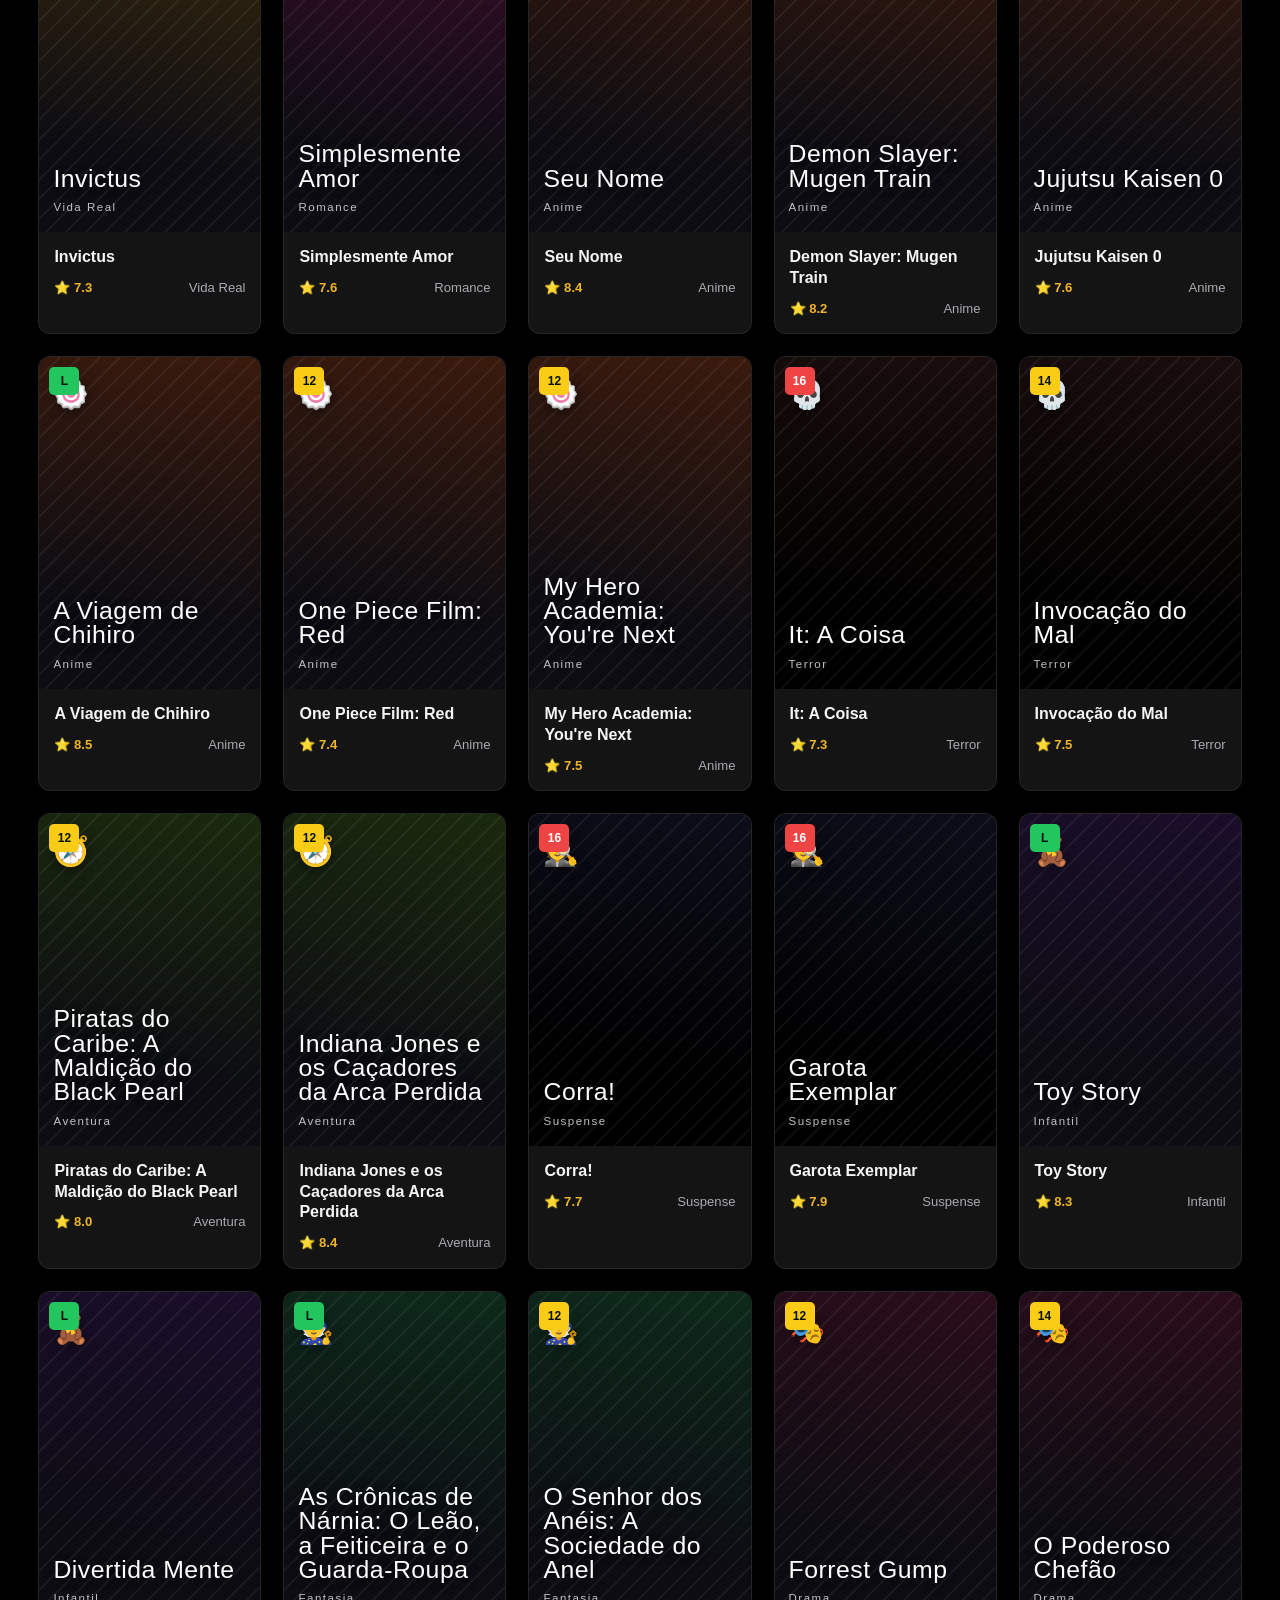
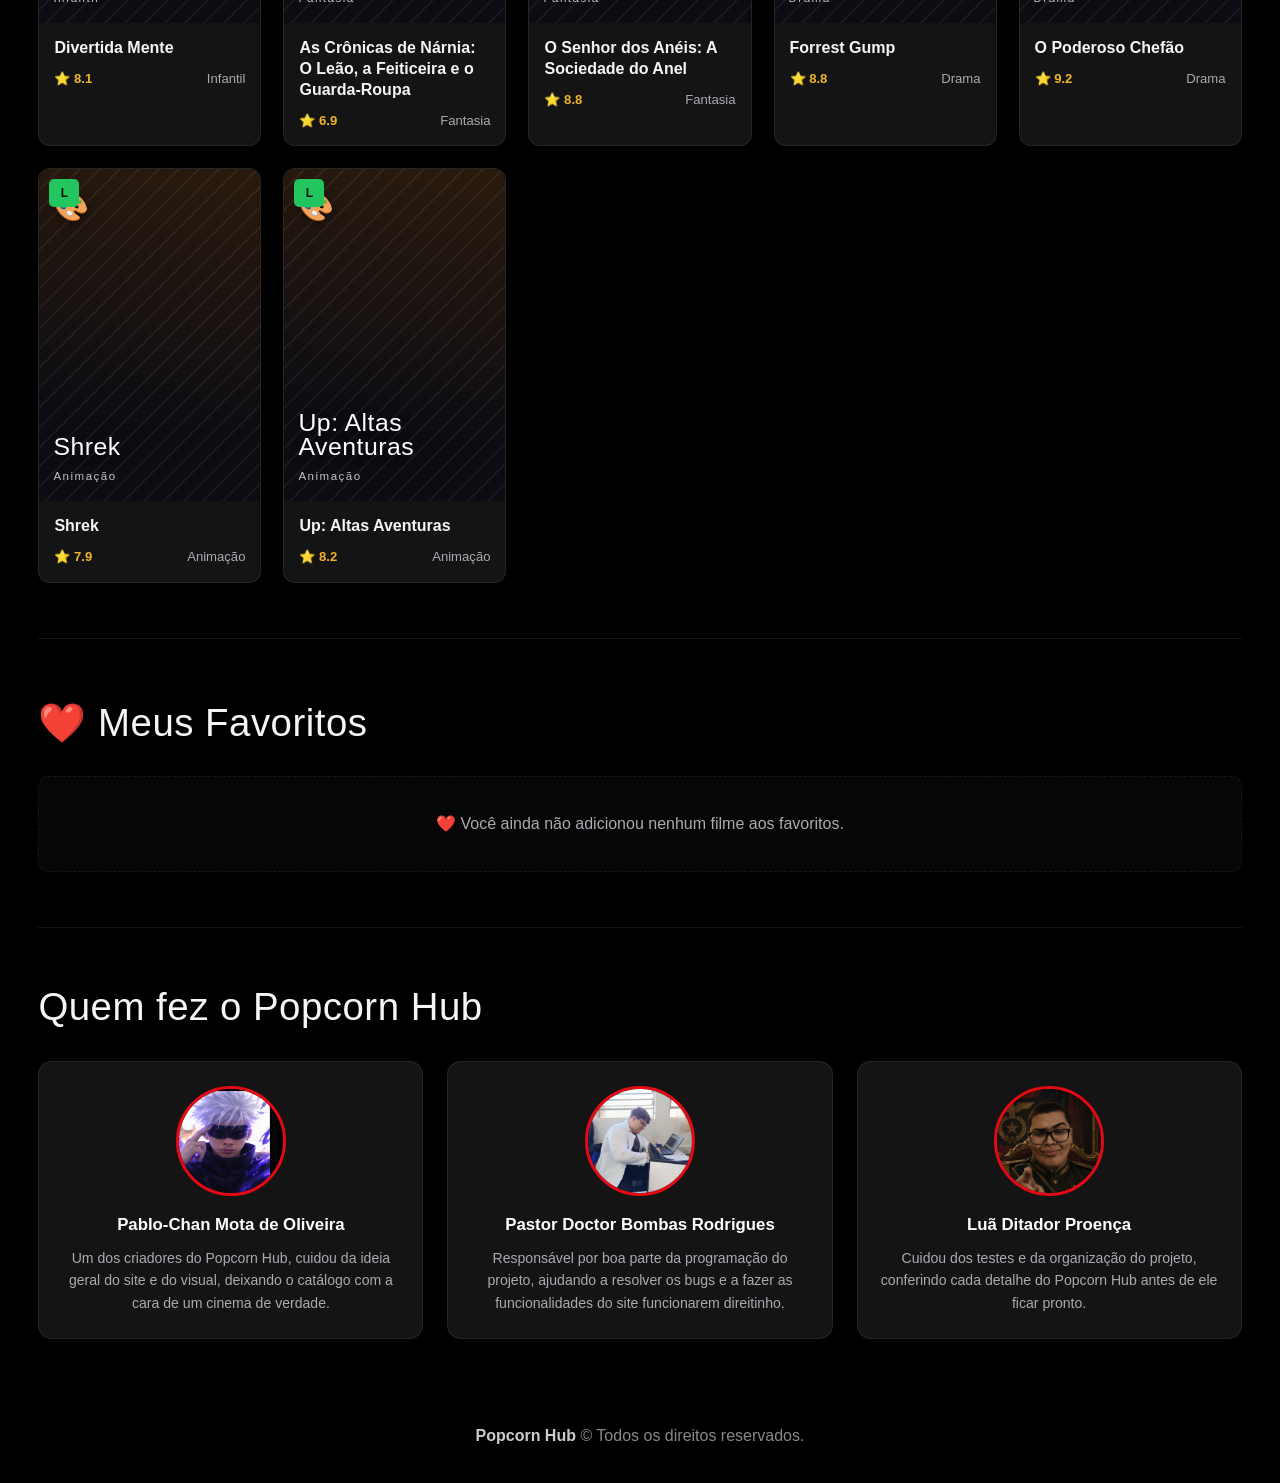
==== commit ce0dae86: "Adiciona mais generos, esteira de destaques, prevla de compras e secao da equipe - Adiciona 7 novos " ====
--- a/index.html
+++ b/index.html
@@ -30,6 +30,13 @@
             <button class="genre-btn" data-genre="romance">💕 Romance</button>
             <button class="genre-btn" data-genre="comedia">😂 Comédia</button>
             <button class="genre-btn" data-genre="anime">🍥 Anime</button>
+            <button class="genre-btn" data-genre="terror">💀 Terror</button>
+            <button class="genre-btn" data-genre="aventura">🧭 Aventura</button>
+            <button class="genre-btn" data-genre="suspense">🕵️ Suspense</button>
+            <button class="genre-btn" data-genre="infantil">🧸 Infantil</button>
+            <button class="genre-btn" data-genre="fantasia">🧙 Fantasia</button>
+            <button class="genre-btn" data-genre="drama">🎭 Drama</button>
+            <button class="genre-btn" data-genre="animacao">🎨 Animação</button>
         </div>
     </header>
 
@@ -40,13 +47,36 @@
             <p>Descubra novos filmes, confira trailers, avalie seus favoritos e monte sua própria coleção cinematográfica.</p>
             <div class="hero-actions">
                 <a href="#catalogo" class="hero-btn">Explorar filmes</a>
-                <span id="compra-badge" class="compra-badge" hidden>🎟️ <span id="compra-badge-texto">Assento comprado!</span></span>
+                <div class="compra-wrapper">
+                    <button type="button" id="compra-badge" class="compra-badge" hidden aria-expanded="false" aria-haspopup="true">
+                        <svg class="icone-ticket" viewBox="0 0 24 24" fill="currentColor" aria-hidden="true">
+                            <path d="M4 7a2 2 0 0 1 2-2h12a2 2 0 0 1 2 2v2.5a1.75 1.75 0 0 0 0 3.5V16a2 2 0 0 1-2 2H6a2 2 0 0 1-2-2v-3a1.75 1.75 0 0 0 0-3.5V7zm7-1v2h1V6h-1zm0 4v2h1v-2h-1zm0 4v2h1v-2h-1z"/>
+                        </svg>
+                        <span id="compra-badge-texto">Assento comprado!</span>
+                    </button>
+                    <div id="compra-preview" class="compra-preview" hidden role="dialog" aria-label="Prévia dos ingressos comprados">
+                        <p class="compra-preview-titulo">
+                            <svg class="icone-ticket" viewBox="0 0 24 24" fill="currentColor" aria-hidden="true">
+                                <path d="M4 7a2 2 0 0 1 2-2h12a2 2 0 0 1 2 2v2.5a1.75 1.75 0 0 0 0 3.5V16a2 2 0 0 1-2 2H6a2 2 0 0 1-2-2v-3a1.75 1.75 0 0 0 0-3.5V7zm7-1v2h1V6h-1zm0 4v2h1v-2h-1zm0 4v2h1v-2h-1z"/>
+                            </svg>
+                            Seus ingressos
+                        </p>
+                        <ul id="compra-preview-lista" class="compra-preview-lista"></ul>
+                    </div>
+                </div>
             </div>
         </div>
     </section>
 
-    <!-- Destaque especial: preenchido dinamicamente via JS (ver renderizarDestaque em script.js) -->
-    <section id="destaque-section" class="destaque-section" hidden></section>
+    <!-- Destaque especial: esteira com os filmes marcados como "destaque" em script.js (ver renderizarDestaque) -->
+    <section id="destaque-section" class="destaque-section" hidden>
+        <div class="destaque-header">
+            <span class="destaque-selo">🏆 Top Filmes Premiados</span>
+        </div>
+        <div class="destaque-esteira">
+            <div id="destaque-trilha" class="destaque-trilha"></div>
+        </div>
+    </section>
 
     <main id="catalogo">
         <section class="movies-section">
@@ -154,6 +184,29 @@
         </div>
     </div>
 
+    <section class="equipe-section">
+        <div class="section-header">
+            <h2>Quem fez o Popcorn Hub</h2>
+        </div>
+        <div class="equipe-grid">
+            <article class="equipe-card">
+                <img src="img/equipe/pablo.png" alt="Foto de Pablo-Chan Mota de Oliveira" loading="lazy">
+                <h3>Pablo-Chan Mota de Oliveira</h3>
+                <p>Um dos criadores do Popcorn Hub, cuidou da ideia geral do site e do visual, deixando o catálogo com a cara de um cinema de verdade.</p>
+            </article>
+            <article class="equipe-card">
+                <img src="img/equipe/pastor.png" alt="Foto de Pastor Doctor Bombas Rodrigues" loading="lazy">
+                <h3>Pastor Doctor Bombas Rodrigues</h3>
+                <p>Responsável por boa parte da programação do projeto, ajudando a resolver os bugs e a fazer as funcionalidades do site funcionarem direitinho.</p>
+            </article>
+            <article class="equipe-card">
+                <img src="img/equipe/lua.png" alt="Foto de Luã Ditador Proença" loading="lazy">
+                <h3>Luã Ditador Proença</h3>
+                <p>Cuidou dos testes e da organização do projeto, conferindo cada detalhe do Popcorn Hub antes de ele ficar pronto.</p>
+            </article>
+        </div>
+    </section>
+
     <footer class="site-footer">
         <p><strong>Popcorn Hub</strong> &copy; Todos os direitos reservados.</p>
     </footer>
--- a/style.css
+++ b/style.css
@@ -426,6 +426,10 @@
     flex-wrap: wrap;
 }
 
+.compra-wrapper {
+    position: relative;
+}
+
 /* Selo "assento comprado" exibido perto do botão Explorar filmes */
 .compra-badge {
     display: inline-flex;
@@ -438,6 +442,13 @@
     color: #ffd7d7;
     font-weight: 700;
     font-size: 0.9rem;
+    font-family: inherit;
+    cursor: pointer;
+    transition: 0.2s ease;
+}
+
+.compra-badge:hover {
+    background: rgba(229, 9, 20, 0.28);
 }
 
 .compra-badge[hidden] {
@@ -454,50 +465,115 @@
     animation: badgePop 0.35s ease;
 }
 
-/* =========================================================
-   DESTAQUE ESPECIAL (filme premiado em evidência)
+/* Prévia (dropdown) com os filmes cujos ingressos já foram comprados.
+   position:fixed (com posição calculada via JS) para não ser cortada pelo
+   overflow:hidden do .hero-banner, que fica em volta do selo de compra. */
+.compra-preview {
+    position: fixed;
+    z-index: 200;
+    width: min(300px, 82vw);
+    max-height: 320px;
+    overflow-y: auto;
+    background: #141414;
+    border: 1px solid rgba(229, 9, 20, 0.4);
+    border-radius: 12px;
+    padding: 14px;
+    box-shadow: 0 20px 50px rgba(0, 0, 0, 0.6);
+}
+
+.compra-preview[hidden] {
+    display: none;
+}
+
+.compra-preview-titulo {
+    display: flex;
+    align-items: center;
+    gap: 8px;
+    font-weight: 800;
+    color: white;
+    margin-bottom: 10px;
+    font-size: 0.95rem;
+}
+
+.icone-ticket {
+    width: 18px;
+    height: 18px;
+    flex-shrink: 0;
+}
+
+.compra-preview-lista {
+    list-style: none;
+    display: flex;
+    flex-direction: column;
+    gap: 10px;
+}
+
+.compra-preview-item {
+    display: flex;
+    gap: 10px;
+    align-items: center;
+    border-bottom: 1px solid var(--border);
+    padding-bottom: 10px;
+}
+
+.compra-preview-item:last-child {
+    border-bottom: 0;
+    padding-bottom: 0;
+}
+
+.compra-preview-poster {
+    flex-shrink: 0;
+    width: 40px;
+    height: 60px;
+    border-radius: 6px;
+    object-fit: cover;
+    background: #000;
+}
+
+.compra-preview-info {
+    min-width: 0;
+}
+
+.compra-preview-info strong {
+    display: block;
+    font-size: 0.88rem;
+    color: white;
+    white-space: nowrap;
+    overflow: hidden;
+    text-overflow: ellipsis;
+}
+
+.compra-preview-info span {
+    display: block;
+    font-size: 0.76rem;
+    color: var(--muted);
+}
+
+.compra-preview-vazio {
+    color: var(--muted);
+    font-size: 0.85rem;
+}
+
+/* =========================================================
+   DESTAQUE ESPECIAL (esteira com os filmes mais premiados)
    ========================================================= */
 
 .destaque-section {
-    width: min(1400px, 94%);
-    margin: 45px auto 0;
+    width: 100%;
+    margin: 45px 0 0;
+    padding: 28px 0 32px;
+    background: linear-gradient(180deg, rgba(229, 9, 20, 0.08), transparent);
+    border-top: 1px solid rgba(229, 9, 20, 0.25);
+    border-bottom: 1px solid rgba(229, 9, 20, 0.25);
 }
 
 .destaque-section[hidden] {
     display: none;
 }
 
-.destaque-content {
-    display: flex;
-    gap: 28px;
-    align-items: center;
-    background:
-        linear-gradient(120deg, rgba(229, 9, 20, 0.14), rgba(0, 0, 0, 0.5)),
-        var(--card);
-    border: 1px solid rgba(229, 9, 20, 0.4);
-    border-radius: 16px;
-    padding: 28px;
-    box-shadow: 0 20px 50px rgba(0, 0, 0, 0.55);
-}
-
-.destaque-poster {
-    flex: 0 0 180px;
-    aspect-ratio: 2 / 3;
-    border-radius: 10px;
-    overflow: hidden;
-    box-shadow: 0 10px 30px rgba(0, 0, 0, 0.6);
-}
-
-.destaque-poster img {
-    width: 100%;
-    height: 100%;
-    object-fit: cover;
-    display: block;
-}
-
-.destaque-info {
-    flex: 1;
-    min-width: 0;
+.destaque-header {
+    width: min(1400px, 94%);
+    margin: 0 auto 18px;
 }
 
 .destaque-selo {
@@ -505,69 +581,81 @@
     background: var(--red);
     color: white;
     font-weight: 800;
-    padding: 6px 14px;
+    padding: 8px 18px;
     border-radius: 999px;
-    font-size: 0.8rem;
+    font-size: 0.85rem;
     letter-spacing: 0.5px;
-    margin-bottom: 12px;
-}
-
-.destaque-info h2 {
-    font-family: var(--font-display);
-    font-weight: 400;
-    letter-spacing: 0.5px;
-    font-size: clamp(1.8rem, 4vw, 2.6rem);
-    line-height: 1;
-    margin-bottom: 12px;
-}
-
-.destaque-info p {
-    color: #ccc;
-    line-height: 1.6;
-    margin-bottom: 14px;
-    max-width: 700px;
-}
-
-.destaque-meta {
-    display: flex;
-    gap: 14px;
-    flex-wrap: wrap;
+}
+
+/* A esteira ocupa a largura toda; a máscara nas bordas suaviza a entrada/saída dos cards */
+.destaque-esteira {
+    width: 100%;
+    overflow: hidden;
+    -webkit-mask-image: linear-gradient(90deg, transparent, black 4%, black 96%, transparent);
+    mask-image: linear-gradient(90deg, transparent, black 4%, black 96%, transparent);
+}
+
+.destaque-trilha {
+    display: flex;
+    gap: 18px;
+    width: max-content;
+    padding: 0 18px;
+    animation: destaqueRolagem 40s linear infinite;
+}
+
+.destaque-esteira:hover .destaque-trilha {
+    animation-play-state: paused;
+}
+
+@keyframes destaqueRolagem {
+    from { transform: translateX(0); }
+    to { transform: translateX(-50%); }
+}
+
+.destaque-card {
+    flex: 0 0 150px;
+    display: flex;
+    flex-direction: column;
+    background: var(--card);
+    border: 1px solid rgba(229, 9, 20, 0.3);
+    border-radius: 10px;
+    overflow: hidden;
+    cursor: pointer;
+    text-align: left;
+    font-family: inherit;
+    color: inherit;
+    padding: 0;
+    transition: transform 0.2s ease, border-color 0.2s ease;
+}
+
+.destaque-card:hover {
+    transform: translateY(-5px);
+    border-color: var(--red);
+}
+
+.destaque-card img {
+    width: 100%;
+    aspect-ratio: 2 / 3;
+    object-fit: cover;
+    display: block;
+}
+
+.destaque-card-info {
+    padding: 10px;
+}
+
+.destaque-card-info strong {
+    display: block;
+    font-size: 0.82rem;
+    margin-bottom: 4px;
+    white-space: nowrap;
+    overflow: hidden;
+    text-overflow: ellipsis;
+}
+
+.destaque-card-info span {
+    font-size: 0.72rem;
     color: var(--muted);
-    font-size: 0.9rem;
-    margin-bottom: 18px;
-}
-
-.destaque-btn {
-    border: 0;
-    border-radius: 8px;
-    padding: 12px 20px;
-    background: var(--red);
-    color: white;
-    font-weight: 800;
-    cursor: pointer;
-    transition: 0.2s ease;
-}
-
-.destaque-btn:hover {
-    background: #ff1823;
-    transform: translateY(-2px);
-    box-shadow: 0 10px 25px rgba(229, 9, 20, 0.45);
-}
-
-@media (max-width: 800px) {
-    .destaque-content {
-        flex-direction: column;
-        text-align: center;
-    }
-
-    .destaque-meta {
-        justify-content: center;
-    }
-
-    .destaque-info p {
-        margin-left: auto;
-        margin-right: auto;
-    }
 }
 
 /* =========================================================
@@ -1093,6 +1181,60 @@
 }
 
 /* =========================================================
+   EQUIPE (criadores do projeto)
+   ========================================================= */
+
+.equipe-section {
+    width: min(1400px, 94%);
+    margin: 0 auto;
+    padding: 50px 0;
+    border-top: 1px solid var(--border);
+}
+
+.equipe-grid {
+    display: grid;
+    grid-template-columns: repeat(auto-fit, minmax(220px, 1fr));
+    gap: 24px;
+}
+
+.equipe-card {
+    background: var(--card);
+    border: 1px solid var(--border);
+    border-radius: 14px;
+    padding: 24px 20px;
+    text-align: center;
+    transition: transform 0.25s ease, border-color 0.25s ease;
+}
+
+.equipe-card:hover {
+    transform: translateY(-6px);
+    border-color: rgba(229, 9, 20, 0.5);
+}
+
+.equipe-card img {
+    width: 110px;
+    height: 110px;
+    border-radius: 50%;
+    object-fit: cover;
+    object-position: top center;
+    margin: 0 auto 16px;
+    display: block;
+    border: 3px solid var(--red);
+}
+
+.equipe-card h3 {
+    font-size: 1.05rem;
+    margin-bottom: 10px;
+    color: white;
+}
+
+.equipe-card p {
+    color: var(--muted);
+    font-size: 0.88rem;
+    line-height: 1.6;
+}
+
+/* =========================================================
    FOOTER
    ========================================================= */
 
@@ -1441,11 +1583,35 @@
 
 /* Grade de Assentos */
 .assentos-grid {
+    display: flex;
+    flex-direction: column;
+    align-items: center;
+    gap: 6px;
+    max-width: 300px;
+    margin: 0 auto 20px auto;
+}
+
+/* Cada fileira: rótulo da letra à esquerda + poltronas numeradas, como num cinema real */
+.assentos-linha {
     display: grid;
-    grid-template-columns: repeat(8, 1fr);
+    grid-template-columns: 18px repeat(8, 1fr);
     gap: 8px;
-    max-width: 280px;
-    margin: 0 auto 20px auto;
+    align-items: center;
+    justify-items: center;
+    width: 100%;
+}
+
+.assentos-cabecalho {
+    margin-bottom: 2px;
+}
+
+.assento-letra,
+.assento-numero-coluna {
+    color: var(--muted);
+    font-size: 0.7rem;
+    font-weight: 800;
+    text-align: center;
+    line-height: 1;
 }
 
 .assento {
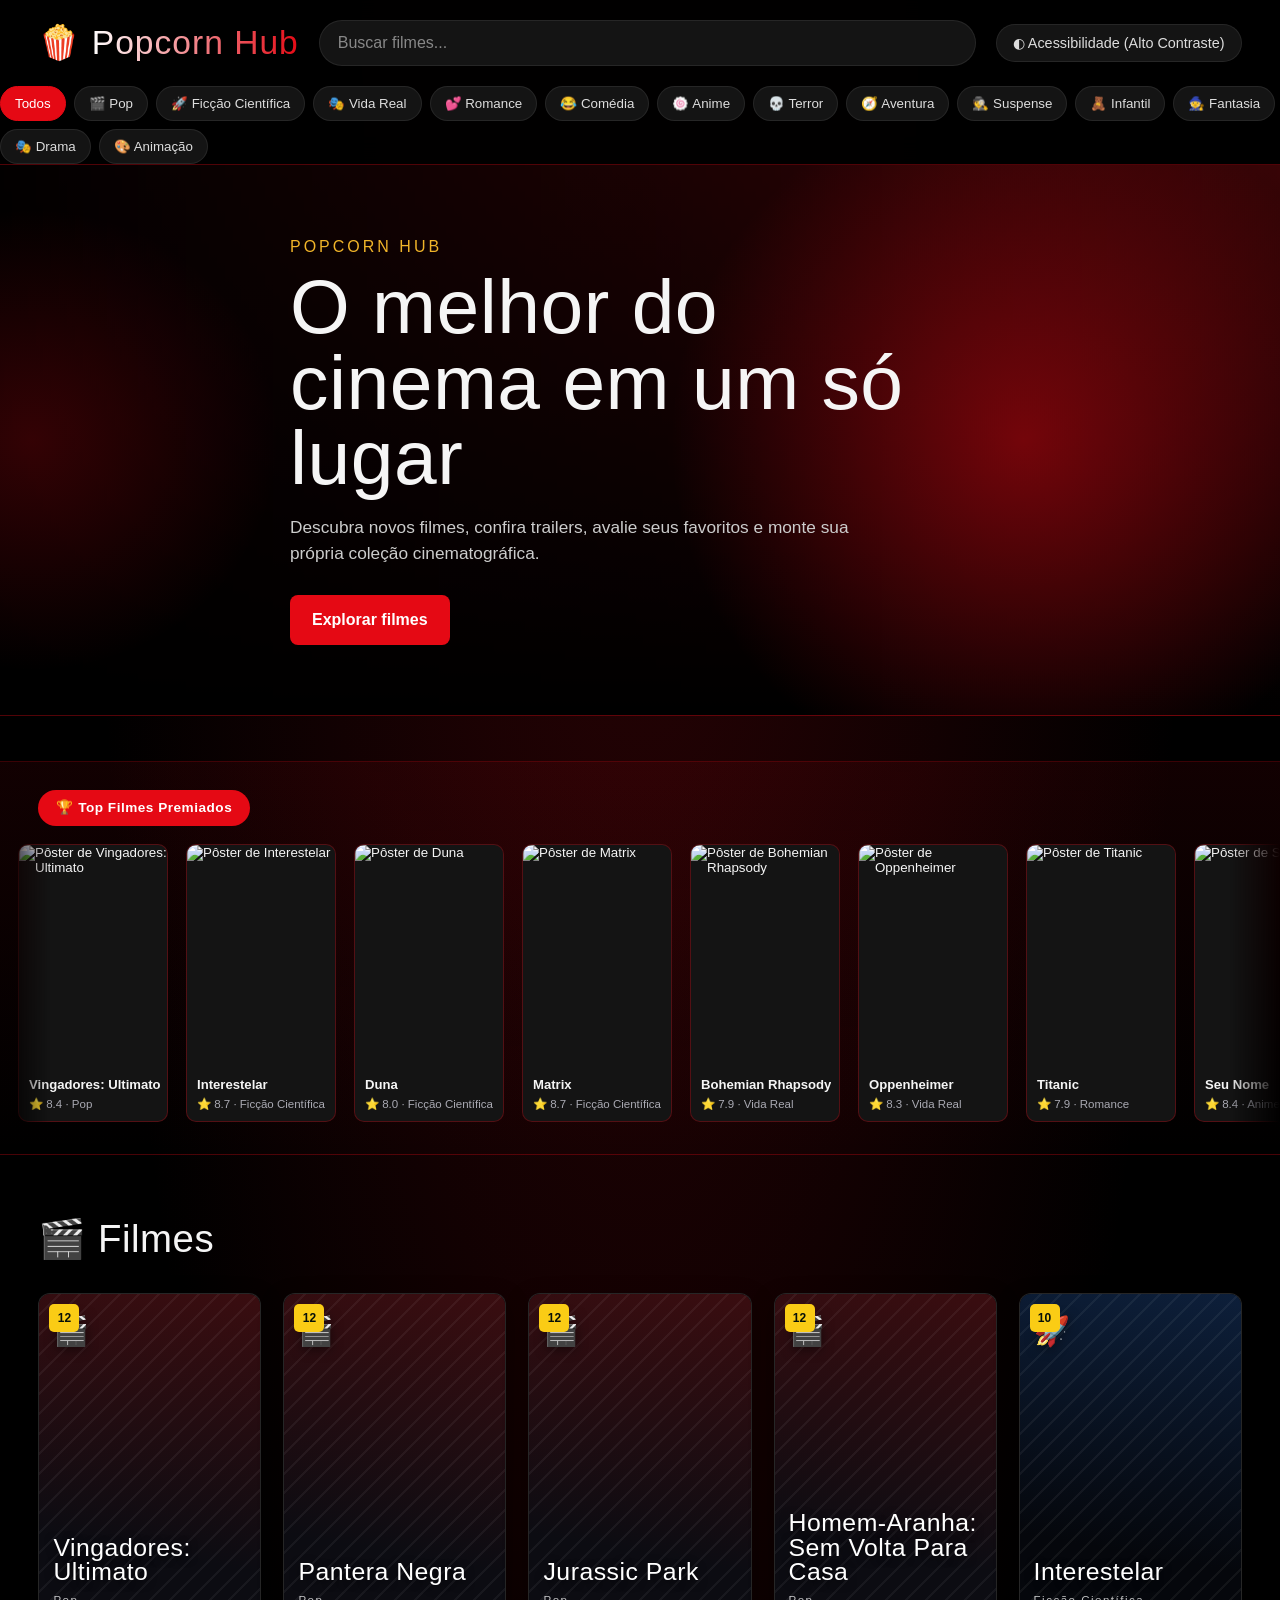
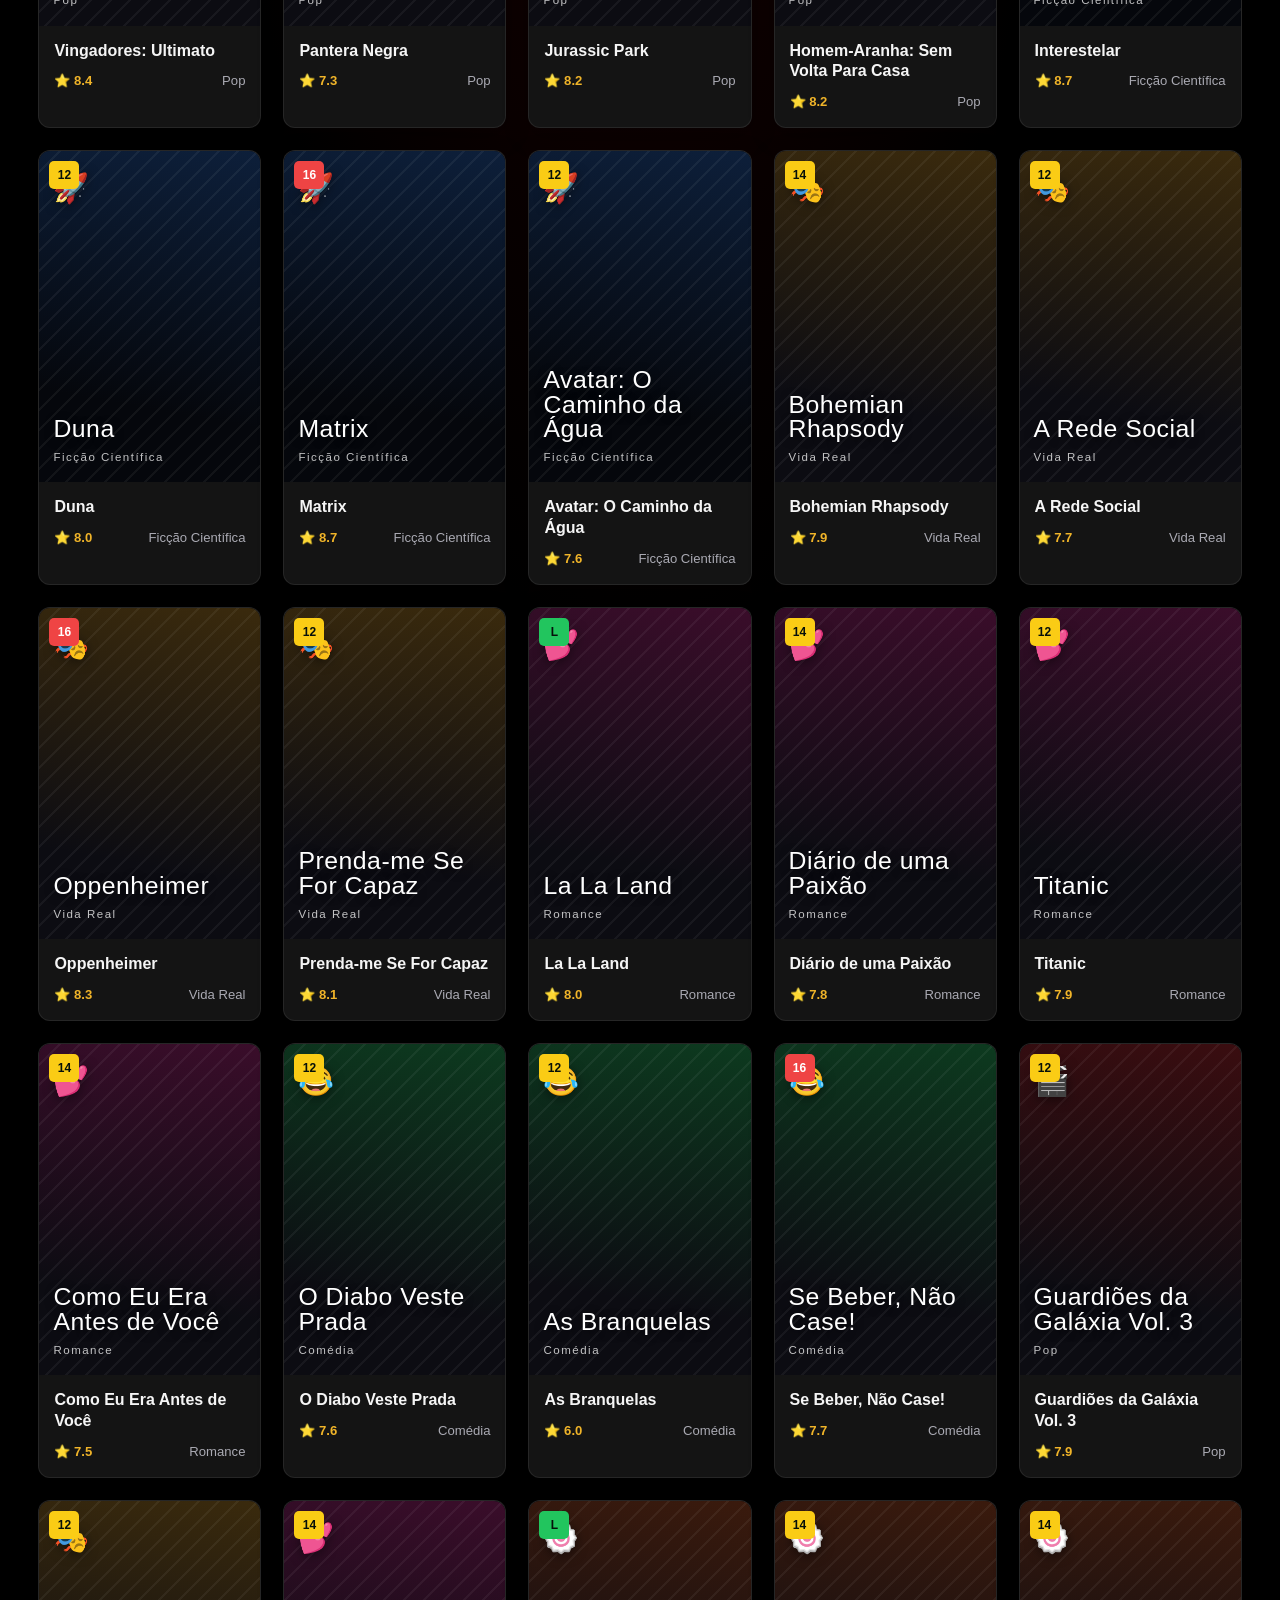
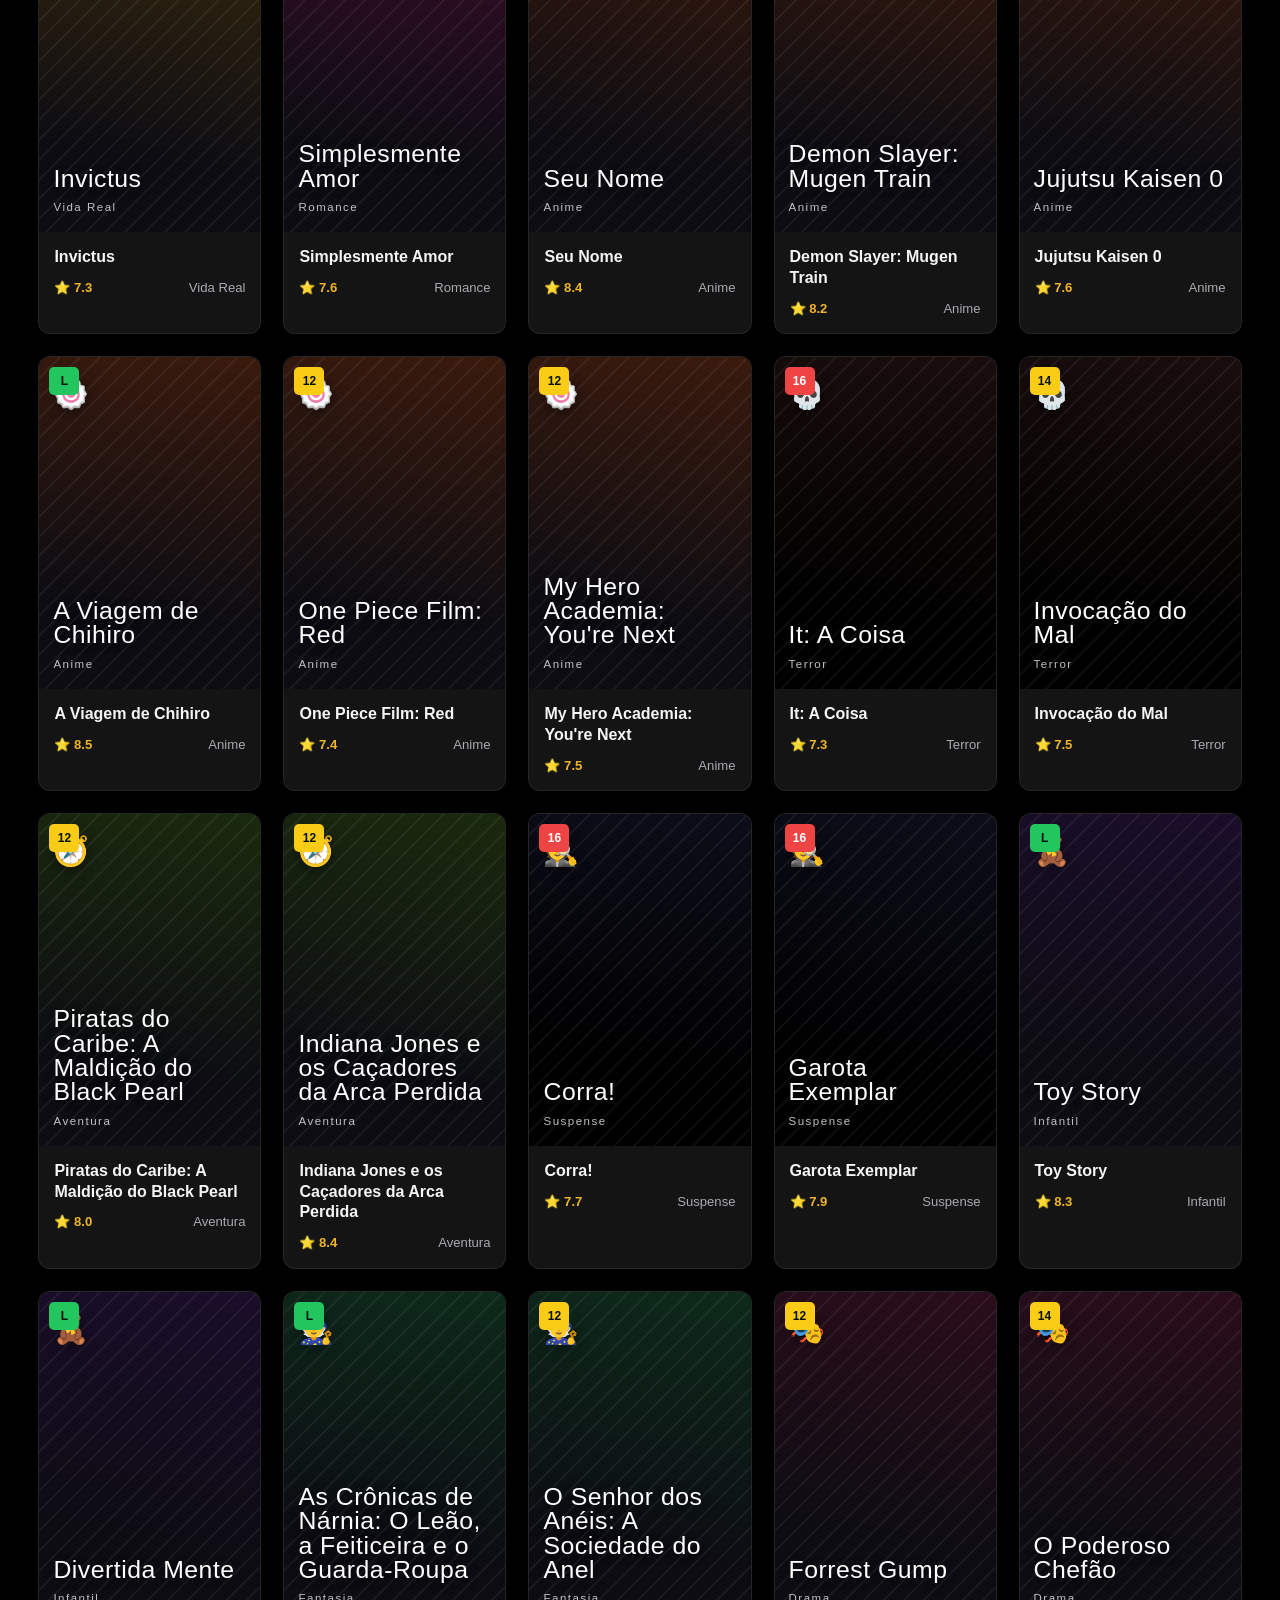
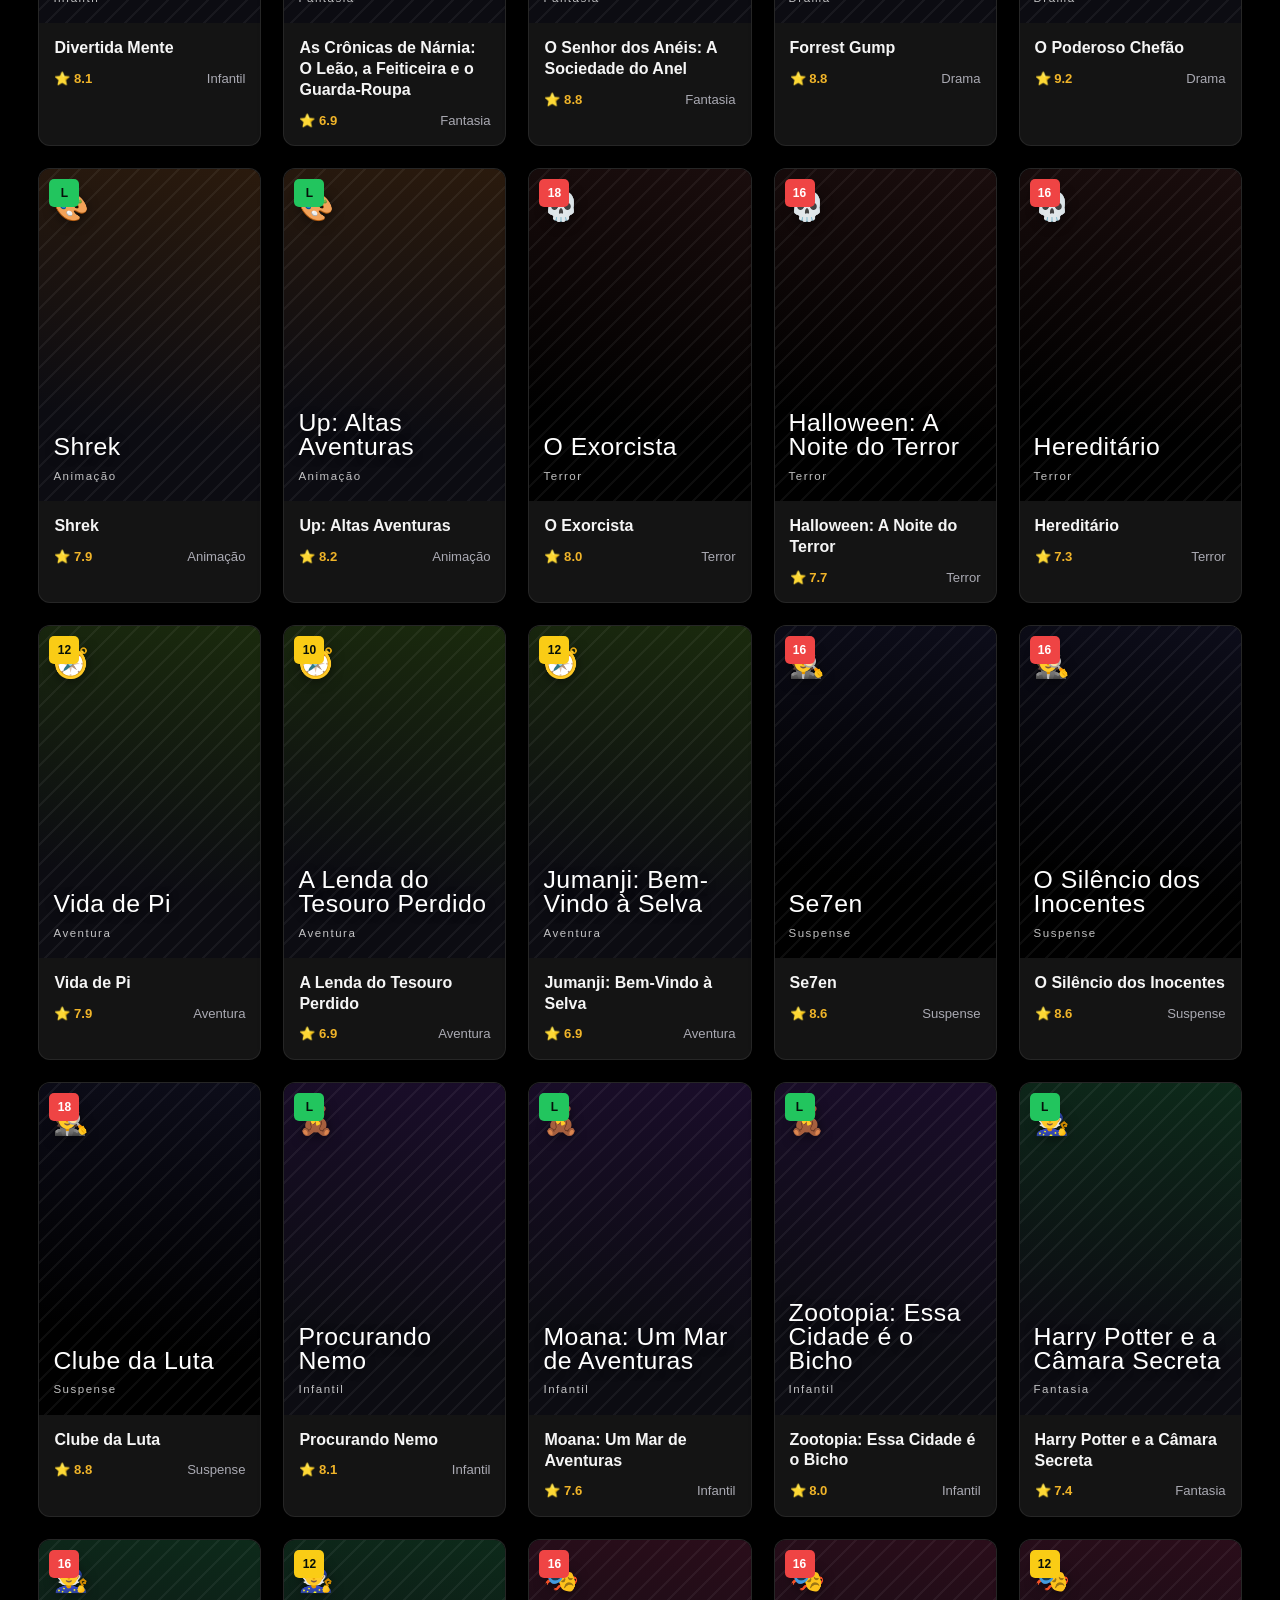
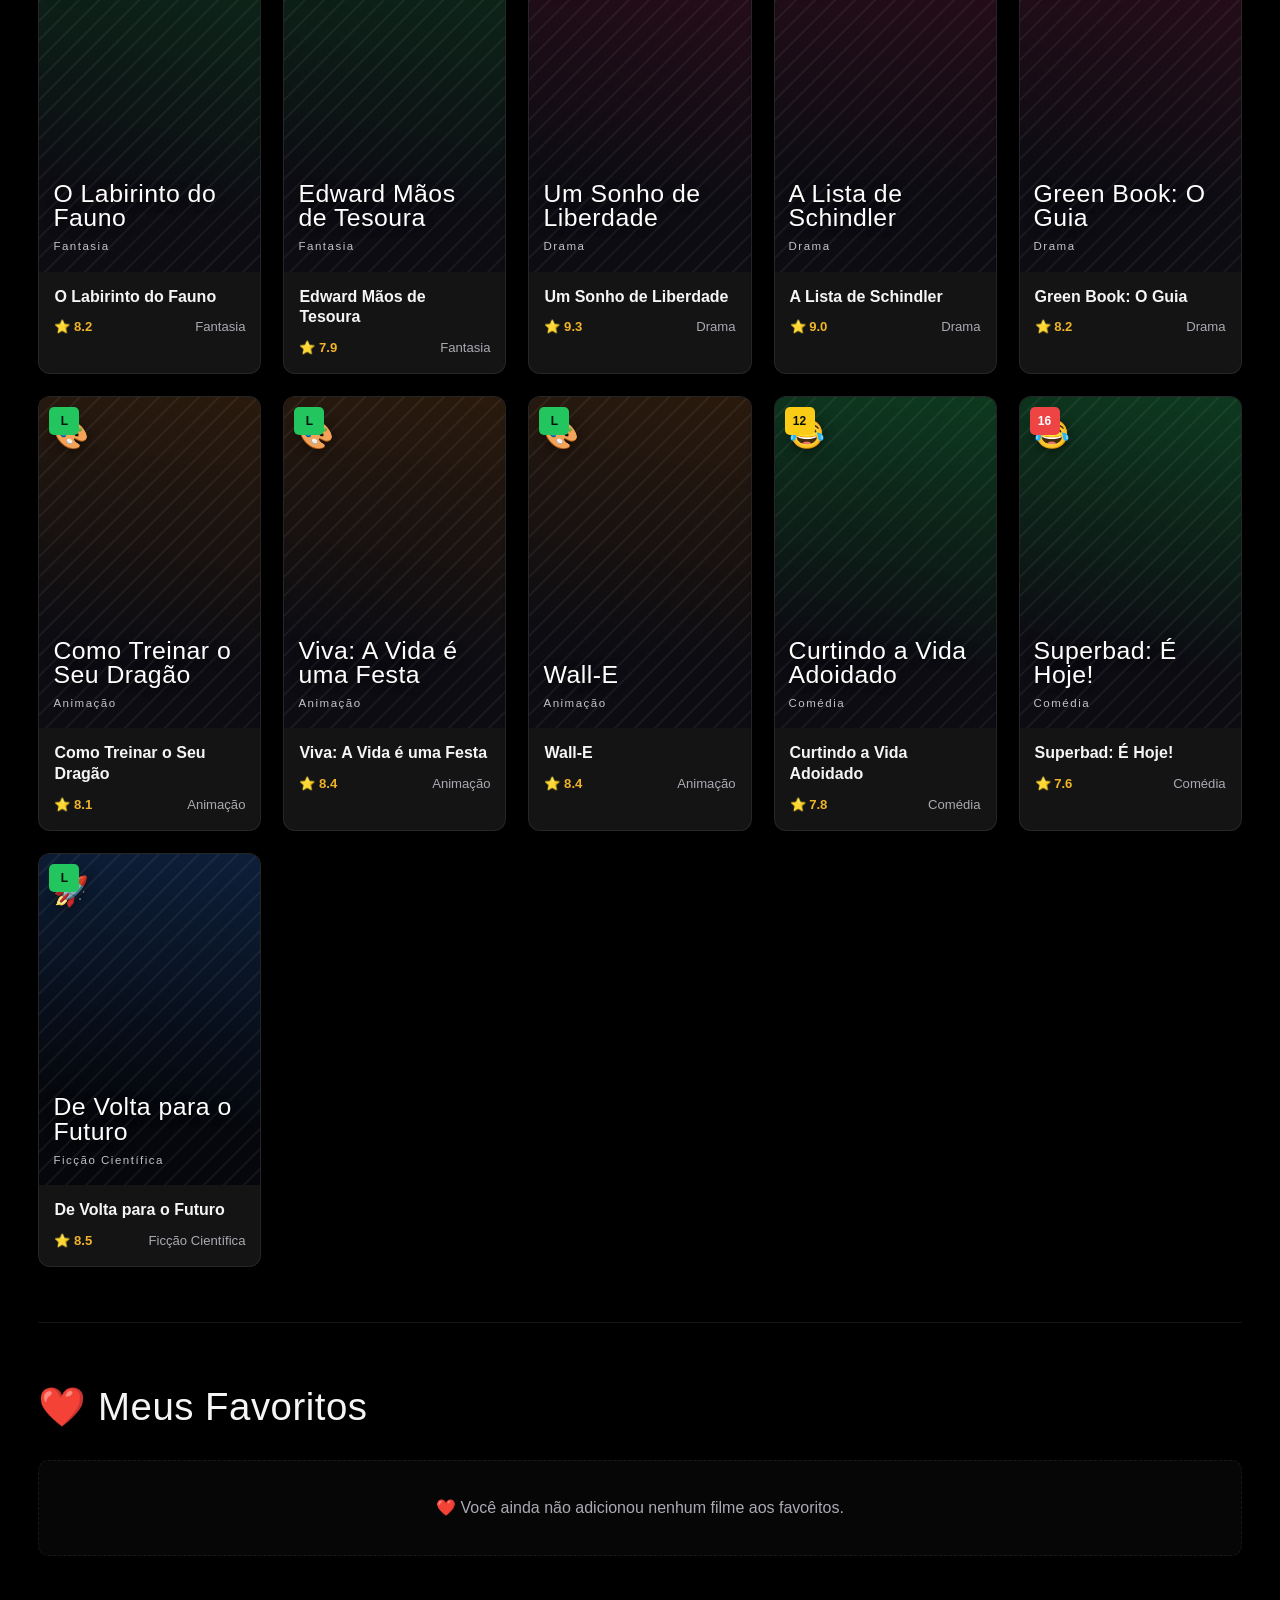
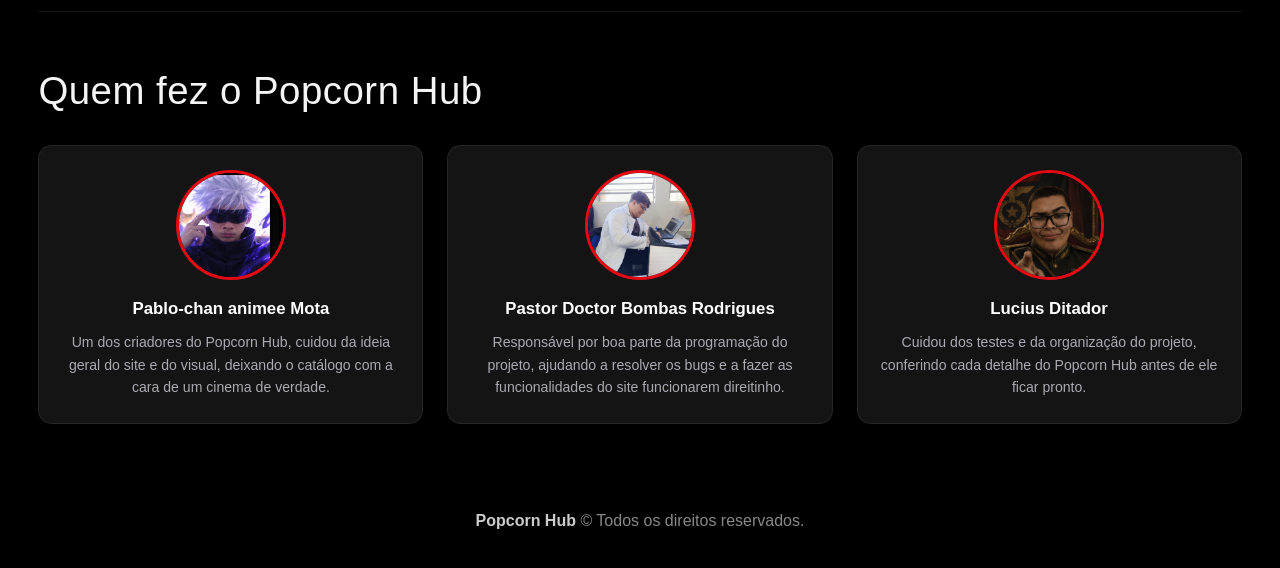
==== commit 2d468e77: "Atualiza nomes da equipe e completa generos com poucos filmes - Renomeia Lua Ditador Proenca para Lu" ====
--- a/index.html
+++ b/index.html
@@ -190,8 +190,8 @@
         </div>
         <div class="equipe-grid">
             <article class="equipe-card">
-                <img src="img/equipe/pablo.png" alt="Foto de Pablo-Chan Mota de Oliveira" loading="lazy">
-                <h3>Pablo-Chan Mota de Oliveira</h3>
+                <img src="img/equipe/pablo.png" alt="Foto de Pablo-chan animee Mota" loading="lazy">
+                <h3>Pablo-chan animee Mota</h3>
                 <p>Um dos criadores do Popcorn Hub, cuidou da ideia geral do site e do visual, deixando o catálogo com a cara de um cinema de verdade.</p>
             </article>
             <article class="equipe-card">
@@ -200,8 +200,8 @@
                 <p>Responsável por boa parte da programação do projeto, ajudando a resolver os bugs e a fazer as funcionalidades do site funcionarem direitinho.</p>
             </article>
             <article class="equipe-card">
-                <img src="img/equipe/lua.png" alt="Foto de Luã Ditador Proença" loading="lazy">
-                <h3>Luã Ditador Proença</h3>
+                <img src="img/equipe/lua.png" alt="Foto de Lucius Ditador" loading="lazy">
+                <h3>Lucius Ditador</h3>
                 <p>Cuidou dos testes e da organização do projeto, conferindo cada detalhe do Popcorn Hub antes de ele ficar pronto.</p>
             </article>
         </div>
